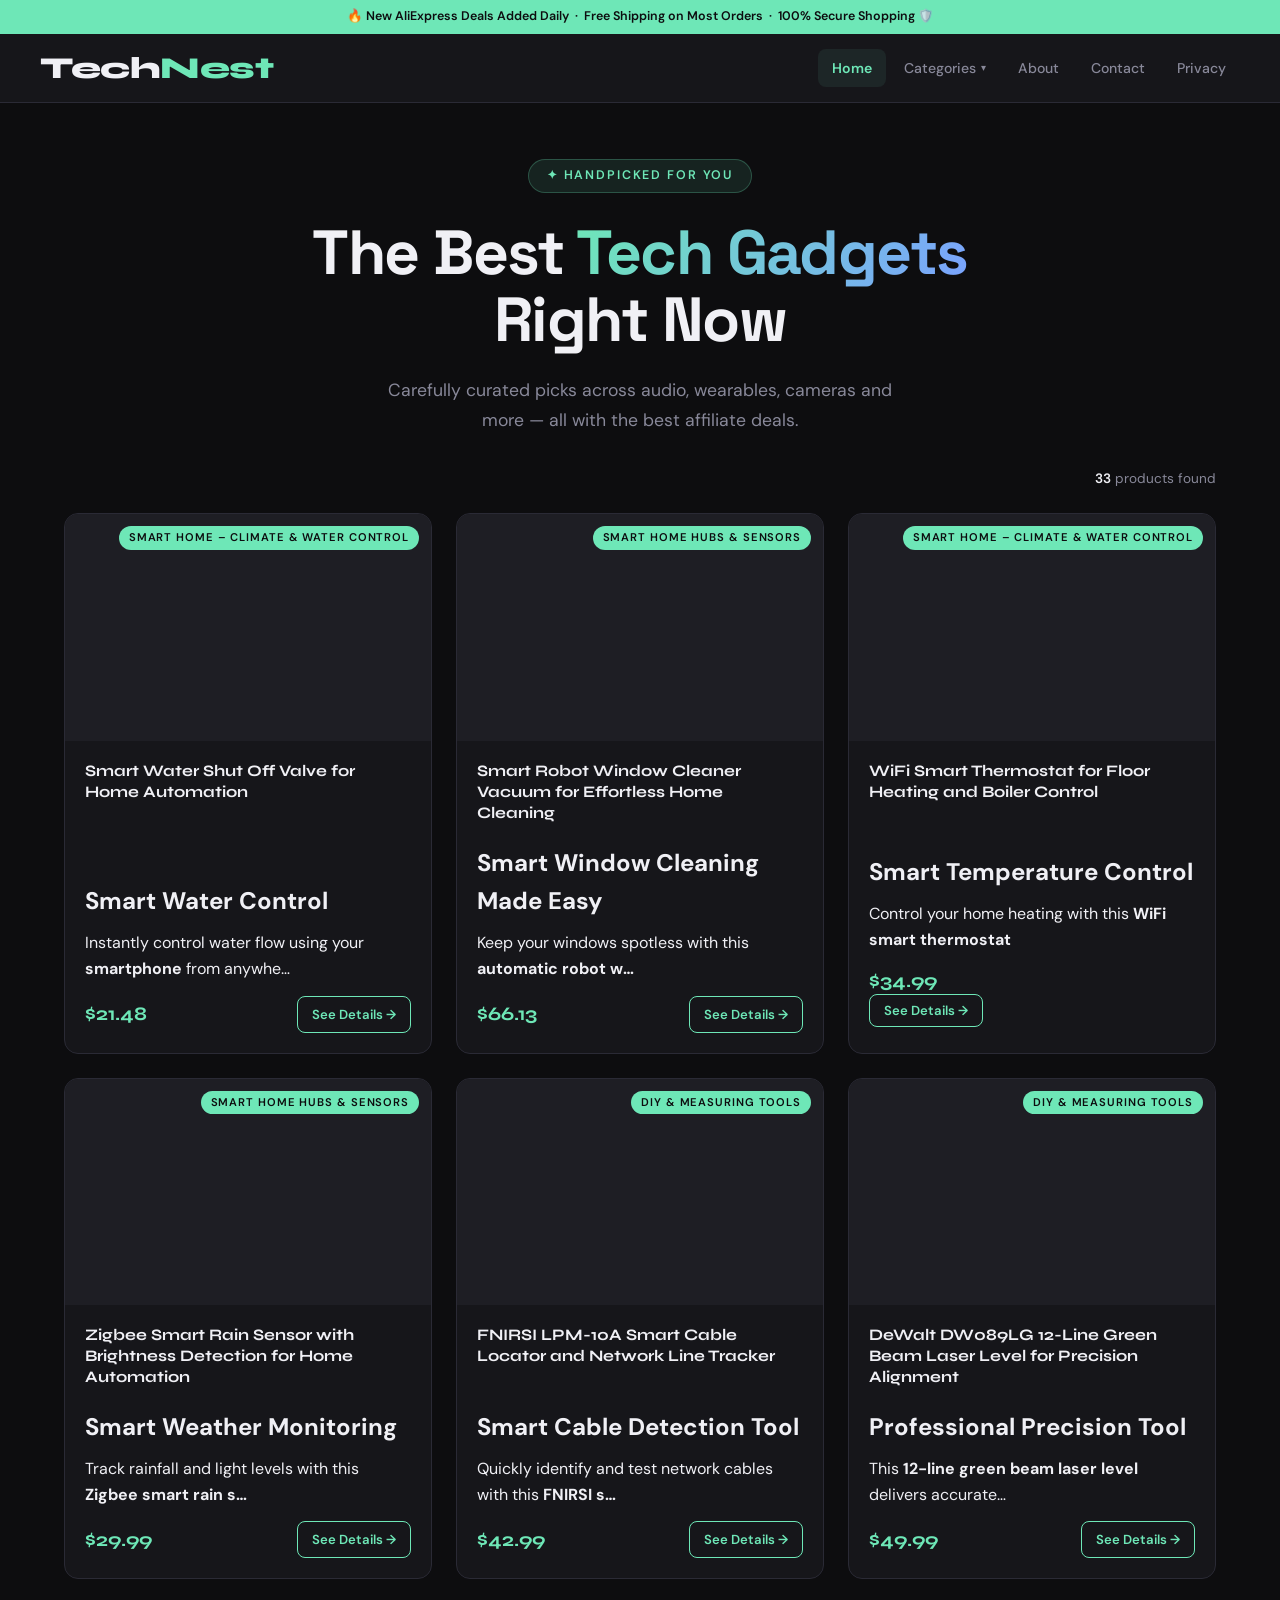
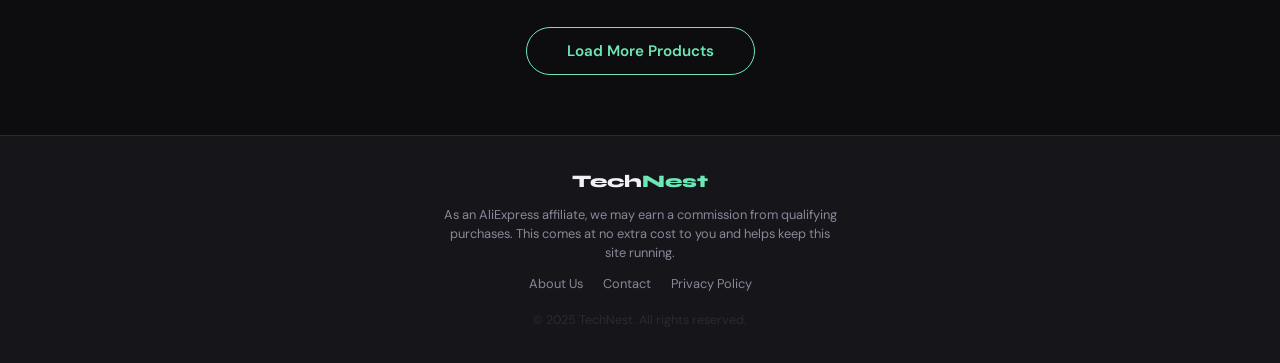
==== index.html @ 3d22f458 "Update index.html" ====
<!DOCTYPE html>
<!--
  index.html — The main page of TechNest
  This file defines the STRUCTURE of the website.
  The actual products are loaded dynamically from posts.json via script.js.
  You should NOT need to edit this file to add/remove products.
-->
<html lang="en">

<head>
  <!-- Google tag (gtag.js) -->
<script async src="https://www.googletagmanager.com/gtag/js?id=G-G4KRE9E445"></script>
<script>
  window.dataLayer = window.dataLayer || [];
  function gtag(){dataLayer.push(arguments);}
  gtag('js', new Date());

  gtag('config', 'G-G4KRE9E445');
</script>
  <!-- Tells the browser this is UTF-8 encoded (supports all characters) -->
  <meta charset="UTF-8">

  <!-- Makes the site look good on mobile phones -->
  <meta name="viewport" content="width=device-width, initial-scale=1.0">

  <!-- Tab title and SEO description -->
  <title>TechNest — Best Tech Gadgets & Smart Home Deals</title>
  <meta name="description" content="Discover handpicked tech gadgets at TechNest — smart home devices, wearables, power banks, projectors and more, curated from AliExpress at great prices.">
  <!-- Links to our CSS stylesheet -->
  <link rel="stylesheet" href="style.css">
  <!-- Favicon — shows the icon in browser tabs -->
  <link rel="icon" type="image/x-icon" href="favicon.ico">
  <link rel="icon" type="image/png" sizes="32x32" href="favicon-32x32.png">
  <link rel="apple-touch-icon" sizes="180x180" href="apple-touch-icon.png">
</head>

<body>

  <!-- ======================================================
       ANNOUNCEMENT BAR — Scrolling strip above the header
       Edit the text inside <span> to change the message
       ====================================================== -->
  <div class="announce-bar">
    <span>🔥 New AliExpress Deals Added Daily &nbsp;·&nbsp; Free Shipping on Most Orders &nbsp;·&nbsp; 100% Secure Shopping 🛡️</span>
  </div>

  <!-- ======================================================
       HEADER — Sticky top bar with site name
       ====================================================== -->
  <header>
    <div class="header-inner">
      <!-- Logo: clicking it reloads the page -->
      <a href="index.html" class="logo">Tech<span>Nest</span></a>
      <!-- Navigation links — right side of header -->
      <nav class="header-nav">
        <a href="index.html" class="nav-link active">Home</a>

        <!-- Categories dropdown — items are filled in automatically by
             script.js from the same category groups used for filtering.
             Selecting an item applies that filter and scrolls to the grid. -->
        <div class="nav-dropdown" id="categories-nav-dropdown">
          <button
            class="nav-link nav-dropdown-toggle"
            id="categories-nav-toggle"
            type="button"
            aria-haspopup="true"
            aria-expanded="false">
            Categories <span class="nav-dropdown-arrow">▾</span>
          </button>
          <div class="nav-dropdown-menu" id="categories-nav-menu" role="menu">
            <!-- Category links inserted here automatically by script.js -->
          </div>
        </div>

        <a href="about.html" class="nav-link">About</a>
        <a href="contact.html" class="nav-link">Contact</a>
        <a href="privacy.html" class="nav-link">Privacy</a>
      </nav>
    </div>
  </header>

  <!-- ======================================================
       HERO — Big intro section with headline
       ====================================================== -->
  <section class="hero">
    <!-- Small badge above the heading -->
    <div class="hero-label">✦ Handpicked for You</div>

    <!-- Main headline -->
    <h1>The Best <span class="highlight">Tech Gadgets</span><br>Right Now</h1>

    <!-- Subheading description -->
    <p>Carefully curated picks across audio, wearables, cameras and more — all with the best affiliate deals.</p>
  </section>

  <!-- ======================================================
       MAIN CONTENT — Filter controls + product grid
       ====================================================== -->
  <main>

   <!-- Controls row: product count (filtering is now handled by the
         Categories dropdown in the top navigation bar) -->
    <div class="controls">

      <!-- Product count text (e.g. "9 products found") -->
      <p class="product-count" id="product-count"></p>

    </div>
    <!-- Product Grid: cards are inserted here by script.js -->
    <div class="product-grid" id="product-grid">
      <!-- Products will appear here automatically -->
    </div>

    <!-- Load More Button -->
    <div class="load-more-wrapper">
      <button id="load-more-btn" class="hidden">Load More Products</button>
    </div>

  </main>

  <!-- ======================================================
       FOOTER — Bottom of the page
       ====================================================== -->
  <footer>
    <div class="footer-inner">
      <!-- Footer logo -->
      <div class="footer-logo">Tech<span>Nest</span></div>

      <!-- Affiliate disclaimer — important for legal compliance -->
      <p class="footer-text">
        As an AliExpress affiliate, we may earn a commission from qualifying purchases.
        This comes at no extra cost to you and helps keep this site running.
      </p>

      <!-- Footer navigation links -->
      <div class="footer-nav">
        <a href="about.html">About Us</a>
        <a href="contact.html">Contact</a>
        <a href="privacy.html">Privacy Policy</a>
      </div>

      <!-- Copyright notice -->
      <p class="footer-copy">© 2025 TechNest. All rights reserved.</p>
    </div>
  </footer>

  <!-- Links to our JavaScript file — placed at the END of body -->
  <!-- Placing it here ensures the HTML is loaded before the script runs -->
  <script src="script.js"></script>

</body>
</html>
---- style.css ----
/* ============================================================
   style.css — All the visual styling for TechNest
   Think of this file as the "look and feel" of your website.
   Each section is labeled so you know what it controls.
   ============================================================ */

/* --- GOOGLE FONTS ---
   We load two fonts from Google:
   "Syne" for headings (bold, techy feel)
   "DM Sans" for body text (clean and readable)
*/
@import url('https://fonts.googleapis.com/css2?family=Syne:wght@700;800&family=Space+Grotesk:wght@600;700&family=DM+Sans:wght@400;500;600&display=swap');

/* --- CSS VARIABLES (Your Color Palette & Settings) ---
   These are like "nicknames" for colors.
   Change a value here → it updates EVERYWHERE on the site.
*/
:root {
  --bg: #0d0d0f;           /* Main dark background */
  --surface: #16161a;      /* Card background */
  --surface-2: #1e1e24;    /* Slightly lighter surface */
  --border: #2a2a35;       /* Subtle borders */
  --accent: #6ee7b7;       /* Bright mint-green accent */
  --accent-dark: #34d399;  /* Slightly deeper green for hover */
  --text: #f0f0f5;         /* Main white-ish text */
  --text-muted: #888899;   /* Gray secondary text */
  --danger: #f87171;       /* Red — not used much, but available */
  --radius: 14px;          /* How rounded the card corners are */
  --shadow: 0 4px 24px rgba(0,0,0,0.4); /* Card shadow */
}

/* --- RESET & BASE ---
   Clears browser default spacing and sets box-sizing
   so padding is included inside width calculations.
*/
*, *::before, *::after {
  box-sizing: border-box;
  margin: 0;
  padding: 0;
}

/* Body = the whole page background and font */
body {
  background-color: var(--bg);
  color: var(--text);
  font-family: 'DM Sans', sans-serif;
  font-size: 16px;
  line-height: 1.6;
  min-height: 100vh;
}

/* ============================================================
   HEADER — The top bar with site name and tagline
   ============================================================ */
header {
  background: var(--surface);
  border-bottom: 1px solid var(--border);
  padding: 0 24px;
  position: sticky;      /* Stays at top while you scroll */
  top: 0;
  z-index: 100;          /* Sits on top of everything */
}

.header-inner {
  max-width: 1200px;
  margin: 0 auto;
  display: flex;
  align-items: center;
  justify-content: space-between;
  height: 68px;
}
/* The logo / site name */
.logo {
  font-family: 'Syne', sans-serif;
  font-size: 1.9rem;
  font-weight: 800;
  color: var(--text);
  letter-spacing: -0.5px;
  text-decoration: none;
}

/* The green dot inside the logo */
.logo span {
  color: var(--accent);
}

/* Tagline text next to logo */
.tagline {
  font-size: 0.8rem;
  color: var(--text-muted);
  letter-spacing: 0.05em;
  text-transform: uppercase;
}

/* ============================================================
   HERO — The big intro section below the header
   ============================================================ */
.hero {
  text-align: center;
  padding: 56px 24px 32px;
  max-width: 800px;
  margin: 0 auto;
}

.hero-label {
  display: inline-block;
  font-size: 0.78rem;
  font-weight: 600;
  letter-spacing: 0.15em;
  text-transform: uppercase;
  color: var(--accent);
  background: rgba(110, 231, 183, 0.1);
  border: 1px solid rgba(110, 231, 183, 0.25);
  border-radius: 100px;
  padding: 6px 18px;
  margin-bottom: 26px;
}

.hero h1 {
  font-family: 'Space Grotesk', sans-serif;
  font-size: clamp(2.4rem, 6vw, 3.9rem); /* Matches the reference screenshot's exact scale */
  font-weight: 700;
  line-height: 1.08;
  letter-spacing: -0.025em;
  color: var(--text);
  margin-bottom: 22px;
}

/* The highlighted words — teal-to-blue gradient, matching the reference screenshot */
.hero h1 .highlight {
  background: linear-gradient(120deg, var(--accent), #7aa2ff);
  -webkit-background-clip: text;
  background-clip: text;
  -webkit-text-fill-color: transparent;
  color: var(--accent); /* fallback color for older browsers that can't do gradient text */
}

.hero p {
  font-size: 1.1rem;
  color: var(--text-muted);
  max-width: 540px;
  margin: 0 auto;
  line-height: 1.7;
}
/* ============================================================
   MAIN CONTENT WRAPPER — Centers everything on large screens
   ============================================================ */
main {
  max-width: 1200px;
  margin: 0 auto;
  padding: 0 24px 60px;
}

/* ============================================================
   CONTROLS BAR — Filter buttons + product count
   ============================================================ */
.controls {
  display: flex;
  align-items: center;
  justify-content: flex-end;  /* Right-aligns the product count now that filter buttons are gone */
  flex-wrap: wrap;
  gap: 16px;
  margin-bottom: 24px;
}

/* Shows "X products found" text */
.product-count {
  font-size: 0.85rem;
  color: var(--text-muted);
}

.product-count span {
  color: var(--text);
  font-weight: 600;
}

/* ============================================================
   PRODUCT GRID — The responsive card layout
   ============================================================ */
.product-grid {
  display: grid;
  /* Auto-fills columns that are at least 280px wide */
  grid-template-columns: repeat(auto-fill, minmax(280px, 1fr));
  gap: 24px;
  margin-bottom: 48px;
}

/* ============================================================
   PRODUCT CARD — Each individual product box
   ============================================================ */
.card {
  background: var(--surface);
  border: 1px solid var(--border);
  border-radius: var(--radius);
  overflow: hidden;           /* Keeps image inside rounded corners */
  display: flex;
  flex-direction: column;     /* Stacks image, text, button vertically */
  transition: transform 0.25s, border-color 0.25s, box-shadow 0.25s;
  animation: fadeUp 0.4s ease both; /* Appears with a slide-up animation */
}

/* Card hover effect — slight lift + glow */
.card:hover {
  transform: translateY(-5px);
  border-color: var(--accent);
  box-shadow: 0 8px 32px rgba(110, 231, 183, 0.12);
}

/* Slide-up animation for cards when they load */
@keyframes fadeUp {
  from { opacity: 0; transform: translateY(20px); }
  to   { opacity: 1; transform: translateY(0); }
}

/* Image wrapper — keeps a consistent aspect ratio */
.card-image {
  position: relative;
  width: 100%;
  padding-bottom: 62%;       /* This creates a 16:10-ish ratio */
  overflow: hidden;
  background: var(--surface-2);
}

/* The actual <img> element */
.card-image img {
  position: absolute;
  inset: 0;
  width: 100%;
  height: 100%;
  object-fit: cover;         /* Crops image to fill the box perfectly */
  transition: transform 0.4s;
}

/* Zoom image slightly on card hover */
.card:hover .card-image img {
  transform: scale(1.05);
}

/* Category badge on the image (top-right corner) */
.card-category {
  position: absolute;
  top: 12px;
  right: 12px;
  font-size: 0.7rem;
  font-weight: 600;
  letter-spacing: 0.08em;
  text-transform: uppercase;
  color: #0d0d0f;
  background: var(--accent);
  border-radius: 100px;
  padding: 3px 10px;
}

/* The text content area of the card */
.card-body {
  padding: 20px;
  display: flex;
  flex-direction: column;
  flex: 1;                   /* Takes remaining vertical space */
  gap: 10px;
}

/* Product title */
.card-title {
  font-family: 'Syne', sans-serif;
  font-size: 1rem;
  font-weight: 700;
  color: var(--text);
  line-height: 1.3;
}

/* Product description */
.card-desc {
  font-size: 0.875rem;
  color: var(--text-muted);
  line-height: 1.55;
  flex: 1;                   /* Pushes price + button to the bottom */
}

/* Price + button row */
.card-footer {
  display: flex;
  align-items: center;
  justify-content: space-between;
  gap: 12px;
  margin-top: 4px;
}

/* Price text */
.card-price {
  font-family: 'Syne', sans-serif;
  font-size: 1.2rem;
  font-weight: 700;
  color: var(--accent);
}

/* "Buy Now" button */
.buy-btn {
  font-family: 'DM Sans', sans-serif;
  font-size: 0.85rem;
  font-weight: 600;
  color: #0d0d0f;
  background: var(--accent);
  border: none;
  border-radius: 8px;
  padding: 9px 18px;
  cursor: pointer;
  text-decoration: none;     /* Removes underline (it's a link) */
  transition: background 0.2s, transform 0.15s;
  white-space: nowrap;
}

/* Hover effect on Buy Now */
.buy-btn:hover {
  background: var(--accent-dark);
  transform: scale(1.04);
}

/* ============================================================
   EMPTY STATE — Shown when no products match the filter
   ============================================================ */
.empty-state {
  text-align: center;
  padding: 80px 24px;
  color: var(--text-muted);
  grid-column: 1 / -1;      /* Spans full width of grid */
}

.empty-state .emoji {
  font-size: 3rem;
  margin-bottom: 16px;
}

.empty-state p {
  font-size: 1rem;
}

/* ============================================================
   LOADING STATE — Shown while fetching posts.json
   ============================================================ */
.loading {
  text-align: center;
  padding: 80px 24px;
  color: var(--text-muted);
  font-size: 1rem;
  grid-column: 1 / -1;
}

/* Spinning circle animation */
.spinner {
  width: 36px;
  height: 36px;
  border: 3px solid var(--border);
  border-top-color: var(--accent);
  border-radius: 50%;
  animation: spin 0.7s linear infinite;
  margin: 0 auto 16px;
}

@keyframes spin {
  to { transform: rotate(360deg); }
}

/* ============================================================
   LOAD MORE BUTTON — Below the product grid
   ============================================================ */
.load-more-wrapper {
  text-align: center;
}

#load-more-btn {
  font-family: 'DM Sans', sans-serif;
  font-size: 0.95rem;
  font-weight: 600;
  color: var(--accent);
  background: transparent;
  border: 1.5px solid var(--accent);
  border-radius: 100px;
  padding: 13px 40px;
  cursor: pointer;
  transition: all 0.2s;
}

#load-more-btn:hover {
  background: var(--accent);
  color: #0d0d0f;
}

/* Hides the button when all products are shown */
#load-more-btn.hidden {
  display: none;
}

/* ============================================================
   FOOTER — Bottom of the page
   ============================================================ */
footer {
  background: var(--surface);
  border-top: 1px solid var(--border);
  padding: 32px 24px;
  text-align: center;
}

.footer-inner {
  max-width: 1200px;
  margin: 0 auto;
  display: flex;
  flex-direction: column;
  gap: 8px;
  align-items: center;
}

.footer-logo {
  font-family: 'Syne', sans-serif;
  font-size: 1.1rem;
  font-weight: 800;
  color: var(--text);
}

.footer-logo span { color: var(--accent); }

.footer-text {
  font-size: 0.8rem;
  color: var(--text-muted);
  max-width: 400px;
  line-height: 1.5;
}

.footer-copy {
  font-size: 0.78rem;
  color: var(--border);
  margin-top: 8px;
}

/* ============================================================
   MOBILE RESPONSIVE — Adjustments for small screens
   ============================================================ */
@media (max-width: 600px) {
  /* Tighter padding on mobile */
  .hero {padding:36px 20px 20px; }
  main  { padding: 0 16px 48px; }

  /* Stack logo and tagline vertically */
  .header-inner { flex-direction: column; height: auto; padding: 14px 0; gap: 2px; }

  /* Slightly smaller cards */
  .card-title { font-size: 0.95rem; }
  .card-price { font-size: 1.1rem; }
}

/* ============================================================
   NEW ADDITIONS — Appended below existing styles
   These add support for: announcement bar, nav links,
   discount badge, label badge, original price, footer nav
   ============================================================ */

/* --- ANNOUNCEMENT BAR ---
   Scrolling text strip above the header
*/
.announce-bar {
  background: var(--accent);
  color: #0d0d0f;
  text-align: center;
  font-size: 0.78rem;
  font-weight: 600;
  padding: 7px 16px;
  overflow: hidden;
  white-space: nowrap;
}

.announce-bar span {
  display: inline-block;
  animation: ticker 28s linear infinite;
}

@keyframes ticker {
  0%   { transform: translateX(60vw); }
  100% { transform: translateX(-100%); }
}

/* --- HEADER NAVIGATION LINKS ---
   Replaces the old static tagline
*/
.header-nav {
  display: flex;
  align-items: center;
  gap: 4px;
}

.nav-link {
  font-family: 'DM Sans', sans-serif;
  font-size: 0.88rem;
  font-weight: 500;
  color: var(--text-muted);
  text-decoration: none;
  padding: 8px 14px;
  border-radius: 8px;
  transition: color 0.2s, background 0.2s;
}

/* Hover — brightens the text and shows a soft neutral background */
.nav-link:hover {
  color: var(--text);
  background: var(--surface-2);
}

/* The active page ("Home") gets a filled mint-green pill,
   matching the reference screenshot */
.nav-link.active {
  color: var(--accent);
  background: rgba(110, 231, 183, 0.08);
  font-weight: 600;
}

/* --- DISCOUNT BADGE on card image (bottom-left) ---
   Shows "-58%" style red badge
*/
.discount-badge {
  position: absolute;
  bottom: 10px;
  left: 10px;
  font-size: 0.72rem;
  font-weight: 700;
  color: #fff;
  background: #ef4444;
  border-radius: 6px;
  padding: 3px 8px;
  letter-spacing: 0.03em;
}

/* --- LABEL BADGE on card image (top-left) ---
   Shows "Best Seller", "Hot Deal" etc.
*/
.label-badge {
  position: absolute;
  top: 10px;
  left: 10px;
  font-size: 0.68rem;
  font-weight: 700;
  letter-spacing: 0.06em;
  text-transform: uppercase;
  color: #0d0d0f;
  background: #fbbf24;
  border-radius: 6px;
  padding: 3px 8px;
}

/* --- PRICE GROUP — holds sale price + original price together */
.price-group {
  display: flex;
  flex-direction: column;
  gap: 2px;
}

/* --- ORIGINAL PRICE — crossed out ---
   The old higher price shown below the sale price
*/
.original-price {
  font-size: 0.78rem;
  color: var(--text-muted);
  text-decoration: line-through;
  line-height: 1;
}

/* --- FOOTER NAVIGATION LINKS ---
   Small links row at the bottom of the footer
*/
.footer-nav {
  display: flex;
  gap: 20px;
  margin-top: 4px;
}

.footer-nav a {
  font-size: 0.8rem;
  color: var(--text-muted);
  text-decoration: none;
  transition: color 0.2s;
}

.footer-nav a:hover {
  color: var(--accent);
}

/* --- ABOUT / CONTACT / PRIVACY PAGE STYLES ---
   Used by about.html, contact.html, privacy.html
*/
.page-wrap {
  max-width: 780px;
  margin: 60px auto;
  padding: 0 24px 80px;
}

.page-title {
  font-family: 'Syne', sans-serif;
  font-size: clamp(1.8rem, 4vw, 2.8rem);
  font-weight: 800;
  color: var(--text);
  margin-bottom: 8px;
}

.page-subtitle {
  font-size: 1rem;
  color: var(--text-muted);
  padding-bottom: 28px;
  border-bottom: 1px solid var(--border);
  margin-bottom: 36px;
}

.page-section {
  margin-bottom: 36px;
}

.page-section h2 {
  font-family: 'Syne', sans-serif;
  font-size: 1.2rem;
  font-weight: 700;
  color: var(--text);
  margin-bottom: 10px;
}

.page-section p {
  font-size: 0.95rem;
  color: var(--text-muted);
  line-height: 1.8;
  margin-bottom: 10px;
}

.page-section a {
  color: var(--accent);
  text-decoration: none;
}

/* Contact form styles */
.contact-form {
  display: flex;
  flex-direction: column;
  gap: 16px;
}

.form-group {
  display: flex;
  flex-direction: column;
  gap: 6px;
}

.form-group label {
  font-size: 0.85rem;
  font-weight: 600;
  color: var(--text);
}

.form-group input,
.form-group textarea {
  font-family: 'DM Sans', sans-serif;
  font-size: 0.95rem;
  color: var(--text);
  background: var(--surface);
  border: 1px solid var(--border);
  border-radius: 8px;
  padding: 11px 14px;
  outline: none;
  transition: border-color 0.2s;
  resize: vertical;
}

.form-group input:focus,
.form-group textarea:focus {
  border-color: var(--accent);
}

.form-submit {
  font-family: 'DM Sans', sans-serif;
  font-size: 0.95rem;
  font-weight: 600;
  color: #0d0d0f;
  background: var(--accent);
  border: none;
  border-radius: 8px;
  padding: 12px 28px;
  cursor: pointer;
  transition: background 0.2s;
  align-self: flex-start;
}

.form-submit:hover {
  background: var(--accent-dark);
}

/* Mobile tweaks for new elements */
@media (max-width: 600px) {
  .header-nav { gap: 2px; }
  .nav-link   { font-size: 0.78rem; padding: 6px 8px; }
  .footer-nav { flex-wrap: wrap; justify-content: center; gap: 12px; }
  .announce-bar { font-size: 0.72rem; }
}

/* ============================================================
   NEW ADDITIONS — Product Details Page + Card Updates
   Appended below all existing styles. Nothing above changed.
   ============================================================ */

/* --- CARD TITLE AS A LINK ---
   Makes the title clickable without looking like a typical link
*/
.card-title-link {
  text-decoration: none;
  color: inherit;
  display: block;
}

.card-title-link:hover .card-title {
  color: var(--accent); /* Title turns green on hover */
}

/* Cursor pointer on card image link */
.card-image a {
  display: block;
  cursor: pointer;
}

/* --- "SEE DETAILS" BUTTON ON CARD ---
   Replaces the old Buy Now button on product cards.
   Styled as an outlined button so it feels secondary.
*/
.read-more-btn {
  font-family: 'DM Sans', sans-serif;
  font-size: 0.82rem;
  font-weight: 600;
  color: var(--accent);
  background: transparent;
  border: 1.5px solid var(--accent);
  border-radius: 8px;
  padding: 7px 14px;
  text-decoration: none;
  white-space: nowrap;
  transition: all 0.2s;
}

.read-more-btn:hover {
  background: var(--accent);
  color: #0d0d0f;
}

/* ============================================================
   PRODUCT DETAILS PAGE — product.html
   These styles only apply on the product details page.
   ============================================================ */

/* Outer wrapper — same max-width as rest of site */
.product-detail-wrap {
  max-width: 1000px;
  margin: 48px auto;
  padding: 0 24px 80px;
}

/* Back link at top */
.back-link {
  display: inline-flex;
  align-items: center;
  gap: 6px;
  font-size: 0.88rem;
  font-weight: 500;
  color: var(--text-muted);
  text-decoration: none;
  margin-bottom: 32px;
  transition: color 0.2s;
}

.back-link:hover { color: var(--accent); }

/* Two-column layout: image on left, info on right */
.product-detail-grid {
  display: grid;
  grid-template-columns: 1fr 1fr;
  gap: 48px;
  align-items: start;
}

/* Left column — product image */
.product-detail-image {
  border-radius: 16px;
  overflow: hidden;
  border: 1px solid var(--border);
  background: var(--surface-2);
  position: sticky;
  top: 90px; /* Sticks below the header while scrolling */
}

.product-detail-image img {
  width: 100%;
  height: auto;
  display: block;
  object-fit: cover;
}

/* Right column — all text and buttons */
.product-detail-info {
  display: flex;
  flex-direction: column;
  gap: 20px;
}

/* Category + badge row at top */
.detail-meta {
  display: flex;
  align-items: center;
  gap: 10px;
  flex-wrap: wrap;
}

.detail-category {
  font-size: 0.72rem;
  font-weight: 700;
  letter-spacing: 0.1em;
  text-transform: uppercase;
  color: var(--accent);
  background: rgba(110, 231, 183, 0.1);
  border: 1px solid rgba(110, 231, 183, 0.2);
  border-radius: 100px;
  padding: 4px 12px;
}

.detail-badge {
  font-size: 0.72rem;
  font-weight: 700;
  letter-spacing: 0.06em;
  text-transform: uppercase;
  color: #0d0d0f;
  background: #fbbf24;
  border-radius: 100px;
  padding: 4px 12px;
}

/* Product title on details page — the primary visual focus of the page */
.detail-title {
  font-family: 'Space Grotesk', sans-serif;
  font-size: clamp(1.7rem, 3.2vw, 2.5rem);
  font-weight: 700;
  color: var(--text);
  line-height: 1.18;
  letter-spacing: -0.02em;
  max-width: 620px;
  text-wrap: balance;
}
/* Description wrapper */
.description-wrap {
  border-top: 1px solid var(--border);
  padding-top: 20px;
}

/* Collapsed state — shows ~3 lines, fades out bottom */
.detail-description {
  position: relative;
  max-height: 82px;
  overflow: hidden;
  transition: max-height 0.4s ease;
}

/* Fade effect at bottom when collapsed */
.detail-description::after {
  content: '';
  position: absolute;
  bottom: 0; left: 0; right: 0;
  height: 40px;
  background: linear-gradient(to bottom, transparent, var(--bg));
  pointer-events: none;
}

/* Expanded — show everything, remove fade */
.detail-description.expanded {
  max-height: 9999px;
}

.detail-description.expanded::after {
  display: none;
}

/* Inner content styles */
.desc-inner {
  font-size: 0.98rem;
  color: #b6b6c3;          /* Lighter, easier-to-read gray than the site's default muted-gray text */
  line-height: 1.8;
  letter-spacing: 0.1px;
}

/* Paragraph spacing — the browser default gives none, so long
   descriptions ran together with no visual breathing room */
.desc-inner p {
  margin: 0 0 14px;
}

.desc-inner p:last-child {
  margin-bottom: 0;
}

/* Section headings like "Overview", "Features", "Specifications" —
   now clearly separated from body text with their own weight,
   spacing, and a subtle underline to mark each new section */
.desc-inner h1, .desc-inner h2, .desc-inner h3 {
  color: var(--text);
  font-family: 'Space Grotesk', sans-serif;
  font-size: 1.08rem;
  font-weight: 700;
  letter-spacing: 0.01em;
  margin: 28px 0 12px;
  padding-bottom: 8px;
  border-bottom: 1px solid var(--border);
}

.desc-inner h1:first-child,
.desc-inner h2:first-child,
.desc-inner h3:first-child {
  margin-top: 0;
}

/* Bulleted lists — the browser default bullets looked plain,
   so we replace them with small accent-colored dots and add
   comfortable spacing between each item */
.desc-inner ul {
  list-style: none;
  margin: 12px 0 18px;
  padding: 0;
  display: flex;
  flex-direction: column;
  gap: 10px;
}

.desc-inner ul li {
  position: relative;
  padding-left: 20px;
  line-height: 1.7;
}

.desc-inner ul li::before {
  content: '';
  position: absolute;
  left: 0;
  top: 0.65em;
  width: 6px;
  height: 6px;
  border-radius: 50%;
  background: var(--accent);
}

.desc-inner ol {
  margin: 12px 0 18px;
  padding-left: 20px;
  display: flex;
  flex-direction: column;
  gap: 10px;
}

.desc-inner ol li {
  line-height: 1.7;
}

.desc-inner strong, .desc-inner b {
  color: var(--text);
  font-weight: 600;
}
.desc-inner table {
  width: 100%;
  border-collapse: collapse;
  font-size: 0.85rem;
  margin-top: 12px;
}

.desc-inner td, .desc-inner th {
  border: 1px solid var(--border);
  padding: 8px 10px;
  text-align: left;
}

.desc-inner th {
  background: var(--surface-2);
  color: var(--text);
  font-weight: 600;
}

/* Price row on details page */
.detail-pricing {
  display: flex;
  align-items: baseline;
  gap: 16px;
  margin-top: 2px;
}

.detail-price {
  font-family: 'Space Grotesk', sans-serif;
  font-size: 1.9rem;
  font-weight: 600;
  letter-spacing: -0.01em;
  color: var(--accent);
}

.detail-original-price {
  font-size: 1rem;
  font-weight: 500;
  color: var(--text-muted);
  text-decoration: line-through;
  opacity: 0.75;
}
.detail-discount {
  font-size: 0.85rem;
  font-weight: 700;
  color: #fff;
  background: #ef4444;
  border-radius: 6px;
  padding: 3px 10px;
}

/* The main Buy Now button on the details page */
.detail-buy-btn {
  display: block;
  text-align: center;
  font-family: 'DM Sans', sans-serif;
  font-size: 1.05rem;
  font-weight: 700;
  color: #0d0d0f;
  background: var(--accent);
  border-radius: 12px;
  padding: 16px 24px;
  text-decoration: none;
  transition: background 0.2s, transform 0.15s;
  box-shadow: 0 4px 20px rgba(110, 231, 183, 0.25);
}

.detail-buy-btn:hover {
  background: var(--accent-dark);
  transform: translateY(-2px);
}

/* Small notice below the Buy Now button */
.detail-notice {
  font-size: 0.78rem;
  color: var(--text-muted);
  text-align: center;
  margin-top: -8px;
}

/* Error/loading states on product page */
.detail-error {
  text-align: center;
  padding: 80px 24px;
  color: var(--text-muted);
}

.detail-error h2 {
  font-family: 'Syne', sans-serif;
  font-size: 1.4rem;
  color: var(--text);
  margin: 16px 0 10px;
}

/* Mobile: stack image above info on small screens */
@media (max-width: 680px) {
  .product-detail-grid {
    grid-template-columns: 1fr;
    gap: 28px;
  }
  .product-detail-image {
    position: static; /* Remove sticky on mobile */
  }
 .detail-price { font-size: 1.5rem; }
}
/* Read More toggle button */

.read-more-toggle {
  display: block;
  width: 100%;
  font-family: 'DM Sans', sans-serif;
  font-size: 0.88rem;
  font-weight: 600;
  color: var(--accent);
  background: transparent;
  border: 1.5px solid var(--accent);
  border-radius: 8px;
  padding: 8px 18px;
  margin-top: 12px;
  cursor: pointer;
  transition: all 0.2s;
}

.read-more-toggle:hover {
  background: var(--accent);
  color: #0d0d0f;
}
/* ============================================================
   CATEGORIES NAV DROPDOWN
   This is the new "Categories" menu in the top navigation bar.
   It's hidden by default, and script.js adds the "open" class
   to show it when the button is clicked.
   ============================================================ */
.nav-dropdown {
  position: relative;
}

.nav-dropdown-toggle {
  display: inline-flex;
  align-items: center;
  gap: 5px;
  background: none;
  border: none;
  cursor: pointer;
}

.nav-dropdown-arrow {
  font-size: 0.65rem;
  color: var(--text-muted);
  transition: transform 0.2s;
}

/* Flip the little arrow upside down when the menu is open */
.nav-dropdown.open .nav-dropdown-arrow {
  transform: rotate(180deg);
  color: var(--accent);
}

/* The menu box itself — invisible until "open" class is added */
.nav-dropdown-menu {
  position: absolute;
  top: calc(100% + 10px);
  left: 0;
  min-width: 220px;
  background: var(--surface);
  border: 1px solid var(--border);
  border-radius: var(--radius);
  box-shadow: var(--shadow);
  padding: 8px;
  display: flex;
  flex-direction: column;
  gap: 2px;
  opacity: 0;
  visibility: hidden;
  transform: translateY(-8px);
  transition: opacity 0.2s, transform 0.2s, visibility 0.2s;
  z-index: 200;
  max-height: 75vh;       /* Stops the menu from growing past 75% of the screen height */
  overflow-y: auto;       /* Adds a scrollbar inside the menu once content is taller than max-height */
  -webkit-overflow-scrolling: touch; /* Smooth, natural scrolling feel on trackpads/touch trackpads */
}

/* When script.js adds the "open" class, the menu fades and slides into view */
.nav-dropdown.open .nav-dropdown-menu {
  opacity: 1;
  visibility: visible;
  transform: translateY(0);
}

/* Each category name inside the dropdown */
.nav-dropdown-item {
  display: block;
  width: 100%;
  text-align: left;
  font-family: 'DM Sans', sans-serif;
  font-size: 0.85rem;
  font-weight: 500;
  color: var(--text-muted);
  background: none;
  border: none;
  border-radius: 8px;
  padding: 9px 12px;
  cursor: pointer;
  white-space: normal;      /* Lets long names like "Portable Chargers & Power Banks" wrap onto 2 lines */
  word-break: break-word;   /* Extra safety net for any unusually long word */
  transition: background 0.2s, color 0.2s;
}

.nav-dropdown-item:hover {
  background: var(--surface-2);
  color: var(--text);
}

/* The currently-selected category */
.nav-dropdown-item.active {
  color: var(--accent);
  background: rgba(110, 231, 183, 0.1);
  font-weight: 600;
}

/* On phones, keep the menu from running off the right edge of the screen */
@media (max-width: 600px) {
  /* This is the key fix: on mobile, we remove .nav-dropdown as the
     "anchor point" for the menu. Without this, the menu positions
     itself against the small "Categories" button. By turning this
     off, the menu instead anchors to the header itself (which spans
     the full screen width), so it can never run off the left edge. */
  .nav-dropdown {
    position: static;
  }

  .nav-dropdown-menu {
    left: 16px;                        /* 16px gap from the left edge of the screen */
    right: 16px;                       /* 16px gap from the right edge of the screen */
    max-height: 65vh;                  /* Limits height to 65% of the screen so it always fits vertically */
    overflow-y: auto;                  /* Adds a scrollbar inside the menu if the list is taller than max-height */
    -webkit-overflow-scrolling: touch; /* Makes scrolling smooth and finger-friendly on iPhones */
  }
}
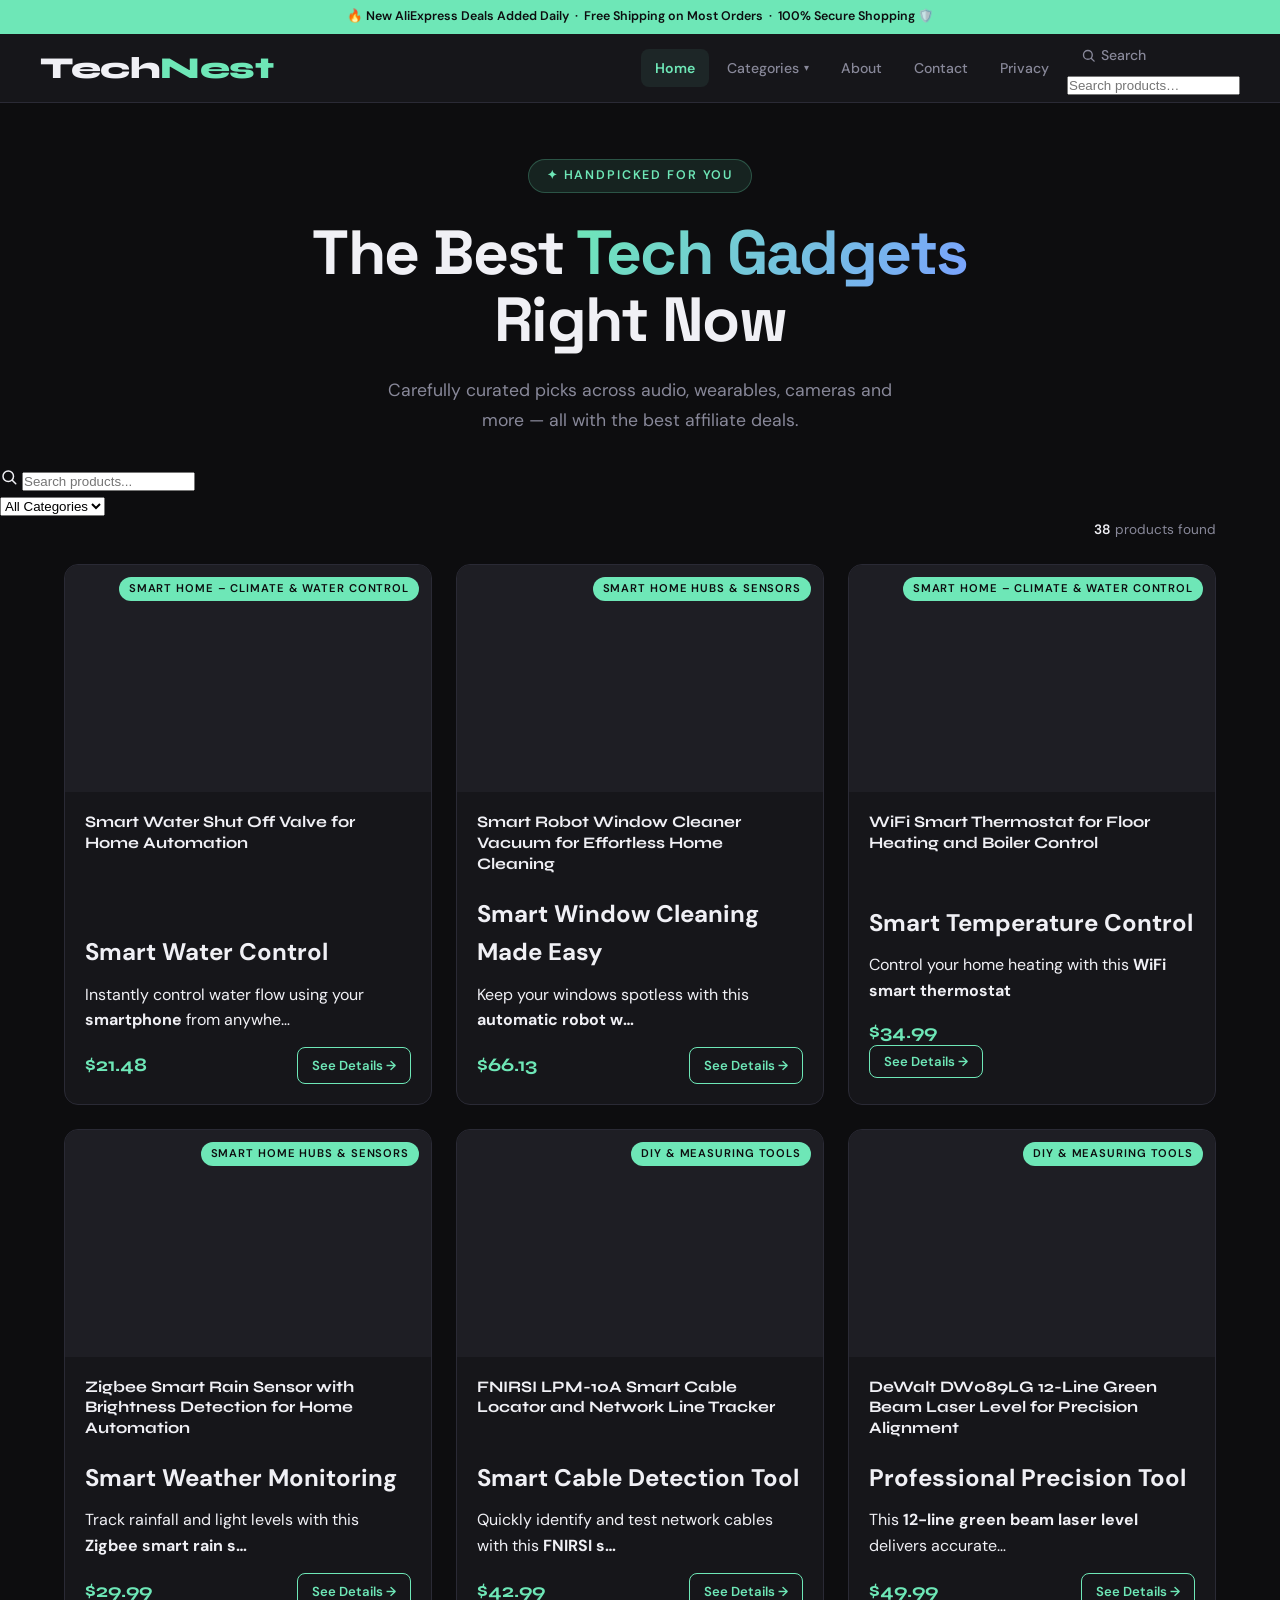
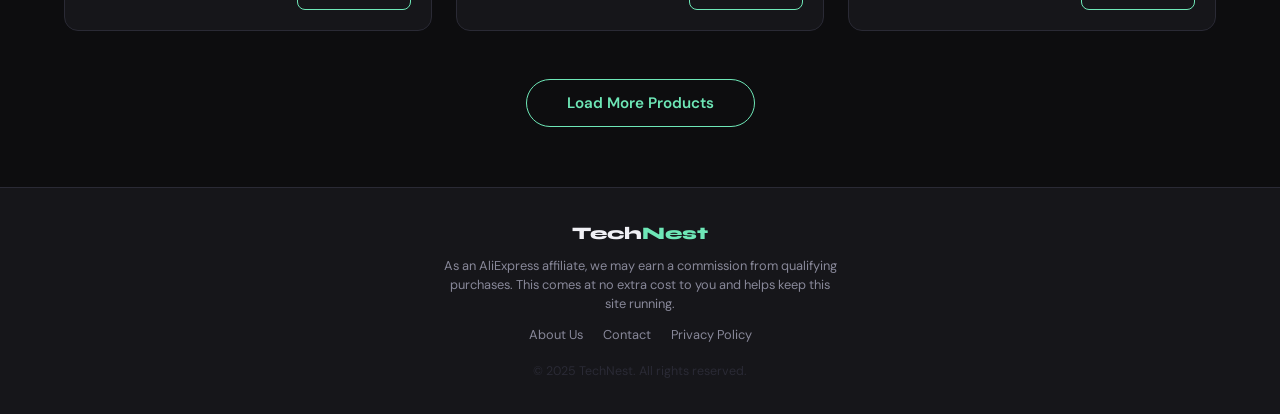
==== commit 265f4c4c: "Update index.html" ====
--- a/index.html
+++ b/index.html
@@ -16,6 +16,13 @@
   gtag('js', new Date());
 
   gtag('config', 'G-G4KRE9E445');
+</script>
+  <script type="text/javascript">
+    (function(c,l,a,r,i,t,y){
+        c[a]=c[a]||function(){(c[a].q=c[a].q||[]).push(arguments)};
+        t=l.createElement(r);t.async=1;t.src="https://www.clarity.ms/tag/"+i;
+        y=l.getElementsByTagName(r)[0];y.parentNode.insertBefore(t,y);
+    })(window, document, "clarity", "script", "xam6rvcy63");
 </script>
   <!-- Tells the browser this is UTF-8 encoded (supports all characters) -->
   <meta charset="UTF-8">
@@ -75,6 +82,35 @@
         <a href="about.html" class="nav-link">About</a>
         <a href="contact.html" class="nav-link">Contact</a>
         <a href="privacy.html" class="nav-link">Privacy</a>
+
+        <!-- Search — same open/close pattern as the Categories dropdown
+             above (button + absolutely-positioned panel), so it matches
+             the existing look and feel. Typing filters products live on
+             the Home page; on other pages, pressing Enter opens the Home
+             page with that search already applied. Wiring lives in
+             script.js (setupSearchDropdown / handleSearch). -->
+        <div class="nav-dropdown nav-search" id="search-nav-dropdown">
+          <button
+            class="nav-link nav-dropdown-toggle"
+            id="search-nav-toggle"
+            type="button"
+            aria-haspopup="true"
+            aria-expanded="false"
+            aria-label="Search products">
+            <svg class="nav-search-icon" width="15" height="15" viewBox="0 0 24 24" fill="none" stroke="currentColor" stroke-width="2.2" stroke-linecap="round" stroke-linejoin="round" aria-hidden="true"><circle cx="11" cy="11" r="7"></circle><line x1="21" y1="21" x2="16.65" y2="16.65"></line></svg>
+            <span class="nav-search-label">Search</span>
+          </button>
+          <div class="nav-search-panel" id="search-nav-panel">
+            <input
+              type="search"
+              id="nav-search-input"
+              class="nav-search-input"
+              placeholder="Search products…"
+              aria-label="Search products"
+              autocomplete="off"
+              enterkeyhint="search">
+          </div>
+        </div>
       </nav>
     </div>
   </header>
@@ -91,6 +127,34 @@
 
     <!-- Subheading description -->
     <p>Carefully curated picks across audio, wearables, cameras and more — all with the best affiliate deals.</p>
+  </section>
+
+  <!-- ======================================================
+       HERO SEARCH — Large search box + Categories dropdown in
+       one bar, directly below the hero heading/description.
+       Filters the product grid below live — wiring lives in
+       script.js (setupHeroSearch / handleSearch / applyFilter).
+       ====================================================== -->
+  <section class="hero-search">
+    <div class="hero-search-bar">
+      <div class="hero-search-box">
+        <svg class="hero-search-icon" width="18" height="18" viewBox="0 0 24 24" fill="none" stroke="currentColor" stroke-width="2" stroke-linecap="round" stroke-linejoin="round" aria-hidden="true"><circle cx="11" cy="11" r="7"></circle><line x1="21" y1="21" x2="16.65" y2="16.65"></line></svg>
+        <input
+          type="search"
+          id="hero-search-input"
+          class="hero-search-input"
+          placeholder="Search products..."
+          aria-label="Search products"
+          autocomplete="off">
+      </div>
+      <div class="hero-search-divider" aria-hidden="true"></div>
+      <div class="hero-category-box">
+        <select id="hero-category-select" class="hero-category-select" aria-label="Filter by category">
+          <option value="All">All Categories</option>
+          <!-- Category options inserted here automatically by script.js -->
+        </select>
+      </div>
+    </div>
   </section>
 
   <!-- ======================================================
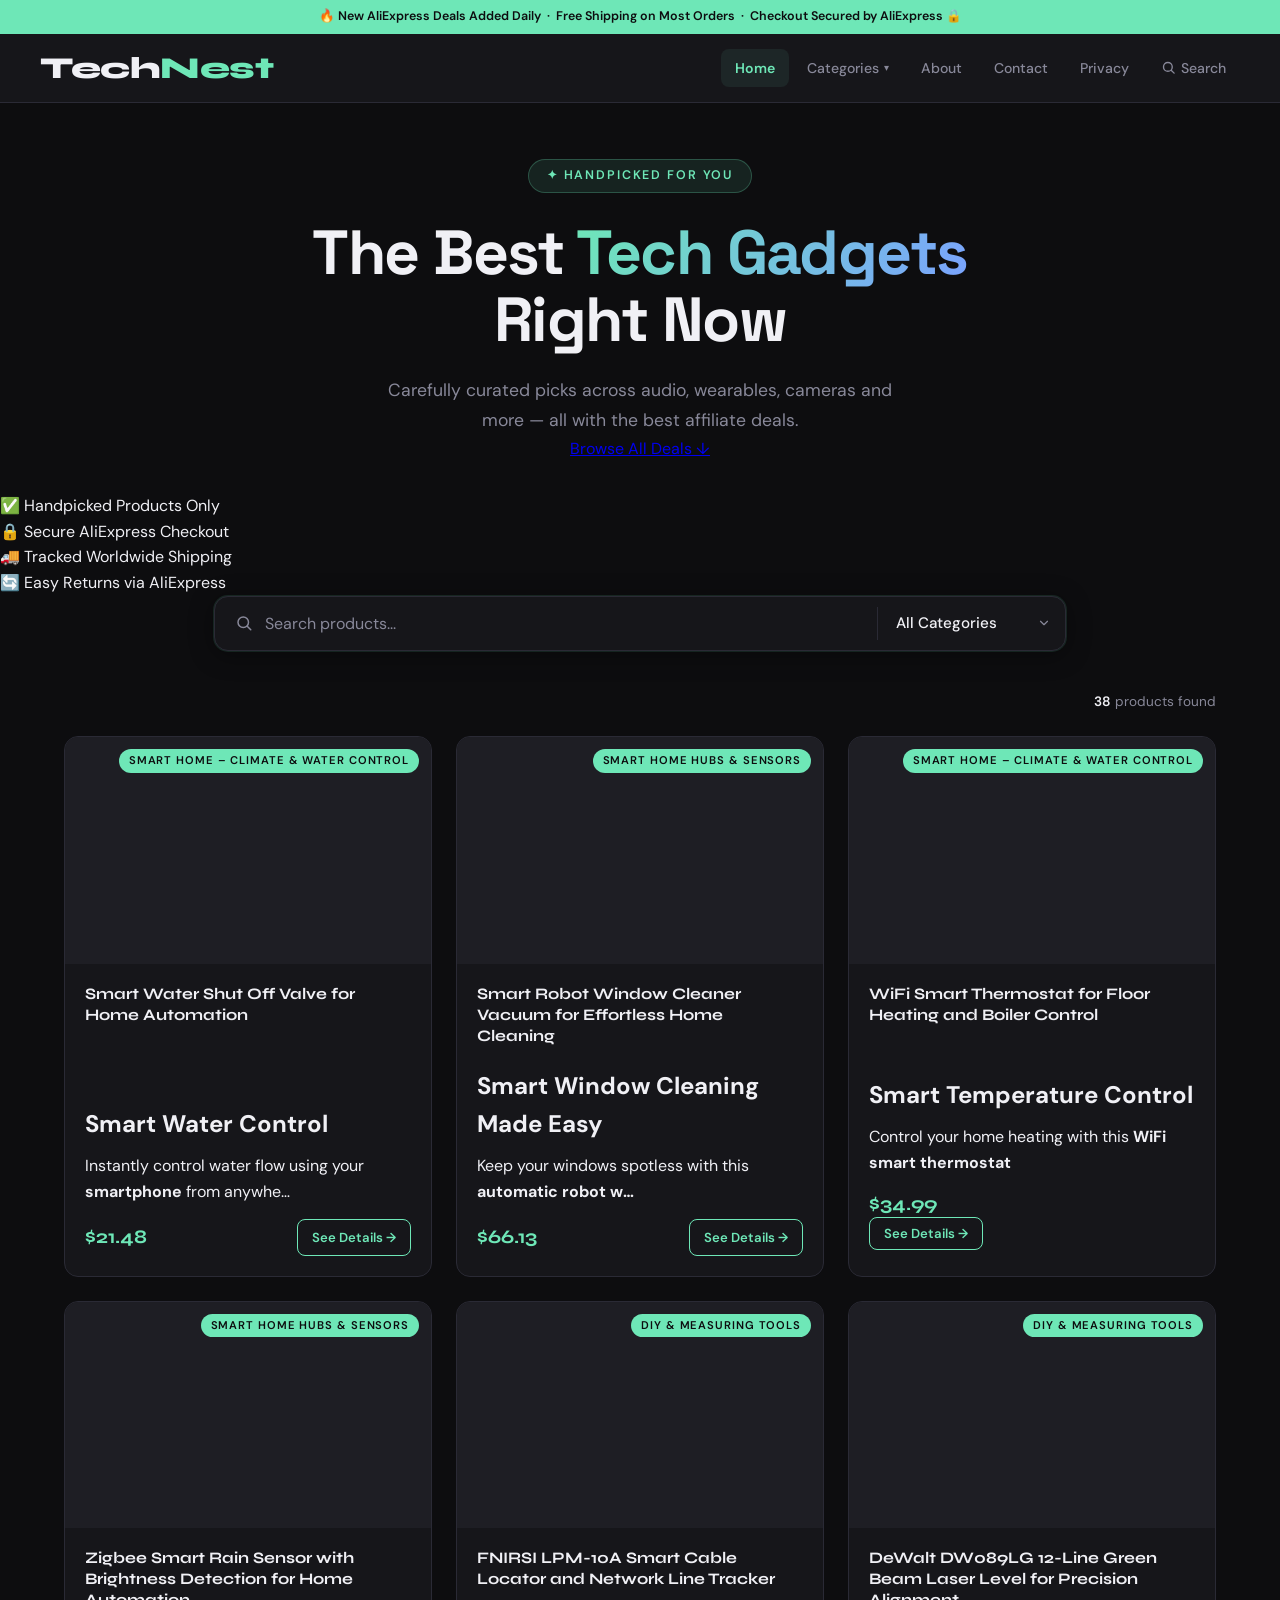
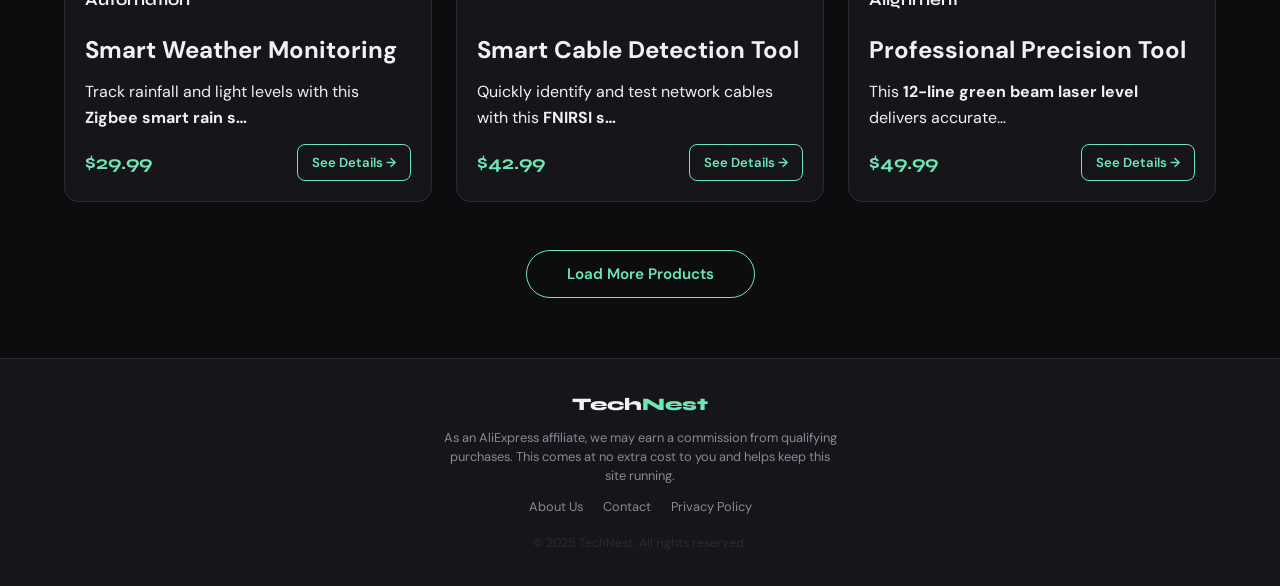
==== commit 21072e8f: "Update index.html" ====
--- a/index.html
+++ b/index.html
@@ -33,6 +33,21 @@
   <!-- Tab title and SEO description -->
   <title>TechNest — Best Tech Gadgets & Smart Home Deals</title>
   <meta name="description" content="Discover handpicked tech gadgets at TechNest — smart home devices, wearables, power banks, projectors and more, curated from AliExpress at great prices.">
+
+  <!-- Canonical tag — tells search engines this is the official
+       address for this page. See the walkthrough for why this matters. -->
+  <link rel="canonical" href="https://techgadgets9.netlify.app/">
+
+  <!-- Open Graph tags — control how this page looks when shared
+       on Pinterest, Facebook, WhatsApp, etc. See the walkthrough
+       for what each line does. -->
+  <meta property="og:type" content="website">
+  <meta property="og:site_name" content="TechNest">
+  <meta property="og:title" content="TechNest — Best Tech Gadgets & Smart Home Deals">
+  <meta property="og:description" content="Discover handpicked tech gadgets at TechNest — smart home devices, wearables, power banks, projectors and more, curated from AliExpress at great prices.">
+  <meta property="og:url" content="https://techgadgets9.netlify.app/">
+  <meta property="og:image" content="https://techgadgets9.netlify.app/og-image.jpg">
+
   <!-- Links to our CSS stylesheet -->
   <link rel="stylesheet" href="style.css">
   <!-- Favicon — shows the icon in browser tabs -->
@@ -48,7 +63,7 @@
        Edit the text inside <span> to change the message
        ====================================================== -->
   <div class="announce-bar">
-    <span>🔥 New AliExpress Deals Added Daily &nbsp;·&nbsp; Free Shipping on Most Orders &nbsp;·&nbsp; 100% Secure Shopping 🛡️</span>
+    <span>🔥 New AliExpress Deals Added Daily &nbsp;·&nbsp; Free Shipping on Most Orders &nbsp;·&nbsp; Checkout Secured by AliExpress 🔒</span>
   </div>
 
   <!-- ======================================================
@@ -127,6 +142,23 @@
 
     <!-- Subheading description -->
     <p>Carefully curated picks across audio, wearables, cameras and more — all with the best affiliate deals.</p>
+
+    <!-- Hero CTA button — jumps down to the product grid.
+         The smooth scrolling animation is turned on in style.css
+         (html { scroll-behavior: smooth; }), so we don't need any
+         JavaScript for this to work. -->
+    <a href="#product-grid" class="hero-cta-btn">Browse All Deals ↓</a>
+  </section>
+
+  <!-- ======================================================
+       TRUST BAR — Short row of honest trust signals,
+       shown right below the Hero section.
+       ====================================================== -->
+  <section class="trust-bar">
+    <div class="trust-item"><span class="trust-icon">✅</span> Handpicked Products Only</div>
+    <div class="trust-item"><span class="trust-icon">🔒</span> Secure AliExpress Checkout</div>
+    <div class="trust-item"><span class="trust-icon">🚚</span> Tracked Worldwide Shipping</div>
+    <div class="trust-item"><span class="trust-icon">🔄</span> Easy Returns via AliExpress</div>
   </section>
 
   <!-- ======================================================
--- a/style.css
+++ b/style.css
@@ -1198,3 +1198,216 @@
     -webkit-overflow-scrolling: touch; /* Makes scrolling smooth and finger-friendly on iPhones */
   }
 }
+
+/* ============================================================
+   HEADER SEARCH BOX
+   Reuses the existing ".nav-dropdown" + ".nav-link.nav-dropdown-toggle"
+   pattern from the Categories menu above, so the toggle button already
+   looks correct with zero extra CSS. Only the panel and input below are
+   new. On mobile, ".nav-dropdown { position: static; }" from the rule
+   above already applies here too (same class), which is what lets the
+   mobile override anchor the panel to the header instead of the button.
+   ============================================================ */
+
+/* Small magnifying-glass icon inside the toggle button */
+.nav-search-icon {
+  display: inline-block;
+  vertical-align: -2px;
+}
+
+/* The dropdown panel that holds the search input.
+   Anchored to the right edge since Search is the last item in the nav
+   (mirrors .nav-dropdown-menu, which anchors left since Categories
+   sits near the start of the nav). */
+.nav-search-panel {
+  position: absolute;
+  top: calc(100% + 10px);
+  right: 0;
+  width: 260px;
+  background: var(--surface);
+  border: 1px solid var(--border);
+  border-radius: var(--radius);
+  box-shadow: var(--shadow);
+  padding: 10px;
+  opacity: 0;
+  visibility: hidden;
+  transform: translateY(-8px);
+  transition: opacity 0.2s, transform 0.2s, visibility 0.2s;
+  z-index: 200;
+}
+
+/* Fades and slides the panel into view, same as the Categories menu */
+.nav-dropdown.open .nav-search-panel {
+  opacity: 1;
+  visibility: visible;
+  transform: translateY(0);
+}
+
+/* The search input itself — styled like the inputs on the Contact form
+   so it matches the rest of the site. */
+.nav-search-input {
+  width: 100%;
+  font-family: 'DM Sans', sans-serif;
+  font-size: 0.9rem;
+  color: var(--text);
+  background: var(--surface-2);
+  border: 1px solid var(--border);
+  border-radius: 8px;
+  padding: 10px 12px;
+  outline: none;
+  transition: border-color 0.2s;
+}
+
+.nav-search-input:focus {
+  border-color: var(--accent);
+}
+
+/* On phones, keep the panel from running off the edge of the screen
+   (same fix already used for the Categories menu at this breakpoint) */
+@media (max-width: 600px) {
+  .nav-search-panel {
+    left: 16px;
+    right: 16px;
+    width: auto;
+  }
+
+  /* Keep just the icon on small screens so the nav row stays compact */
+  .nav-search-label {
+    display: none;
+  }
+}
+
+/* ============================================================
+   HERO SEARCH BAR — Big search input + Categories dropdown,
+   sitting directly below the hero heading. One continuous
+   rounded bar (search on the left, dropdown on the right,
+   thin divider between) so it reads as a single control, matching
+   the dark surface/border/shadow already used across the site.
+   ============================================================ */
+.hero-search {
+  max-width: 900px;
+  margin: 0 auto 40px;
+  padding: 0 24px;
+}
+
+.hero-search-bar {
+  display: flex;
+  align-items: stretch;
+  background: var(--surface);
+  border: 1px solid var(--border);
+  border-radius: var(--radius);
+  box-shadow: 0 0 0 1px rgba(110, 231, 183, 0.12), var(--shadow);
+  overflow: hidden;
+  transition: border-color 0.2s, box-shadow 0.2s;
+}
+
+/* Subtle accent glow when either control inside is focused */
+.hero-search-bar:focus-within {
+  border-color: var(--accent);
+  box-shadow: 0 0 0 3px rgba(110, 231, 183, 0.15);
+}
+
+/* --- Search side (left, ~78%) --- */
+.hero-search-box {
+  flex: 3 1 78%;
+  display: flex;
+  align-items: center;
+  gap: 12px;
+  padding: 16px 20px;
+  min-width: 0;
+}
+
+.hero-search-icon {
+  flex-shrink: 0;
+  color: var(--text-muted);
+}
+
+.hero-search-input {
+  flex: 1;
+  min-width: 0;
+  font-family: 'DM Sans', sans-serif;
+  font-size: 1rem;
+  color: var(--text);
+  background: none;
+  border: none;
+  outline: none;
+}
+
+.hero-search-input::placeholder {
+  color: var(--text-muted);
+}
+
+/* Thin vertical line separating search from the dropdown */
+.hero-search-divider {
+  width: 1px;
+  background: var(--border);
+  margin: 10px 0;
+  flex-shrink: 0;
+}
+
+/* --- Categories side (right, ~22%) --- */
+.hero-category-box {
+  flex: 1 1 22%;
+  min-width: 150px;
+  display: flex;
+  align-items: center;
+}
+
+/* A native <select> styled to match the search input's height,
+   padding, radius area, and colors — with a custom chevron icon
+   since browsers don't let us style the default arrow directly. */
+.hero-category-select {
+  width: 100%;
+  height: 100%;
+  font-family: 'DM Sans', sans-serif;
+  font-size: 0.95rem;
+  font-weight: 500;
+  color: var(--text);
+  background-color: transparent;
+  border: none;
+  outline: none;
+  cursor: pointer;
+  padding: 16px 36px 16px 18px;
+  appearance: none;
+  -webkit-appearance: none;
+  -moz-appearance: none;
+  background-image: url("data:image/svg+xml,%3Csvg xmlns='http://www.w3.org/2000/svg' viewBox='0 0 24 24' fill='none' stroke='%23888899' stroke-width='2' stroke-linecap='round' stroke-linejoin='round'%3E%3Cpolyline points='6 9 12 15 18 9'%3E%3C/polyline%3E%3C/svg%3E");
+  background-repeat: no-repeat;
+  background-position: right 14px center;
+  background-size: 14px;
+  transition: background-color 0.2s;
+}
+
+/* Same hover feel as the rest of the site's interactive controls */
+.hero-category-select:hover,
+.hero-category-select:focus {
+  background-color: var(--surface-2);
+}
+
+.hero-category-select option {
+  background: var(--surface);
+  color: var(--text);
+}
+
+/* Stack vertically on mobile, as required */
+@media (max-width: 700px) {
+  .hero-search-bar {
+    flex-direction: column;
+  }
+
+  .hero-search-divider {
+    width: auto;
+    height: 1px;
+    margin: 0 16px;
+  }
+
+  .hero-category-box {
+    width: 100%;
+    min-width: 0;
+  }
+
+  .hero-search {
+    padding: 0 20px;
+    margin-bottom: 32px;
+  }
+}
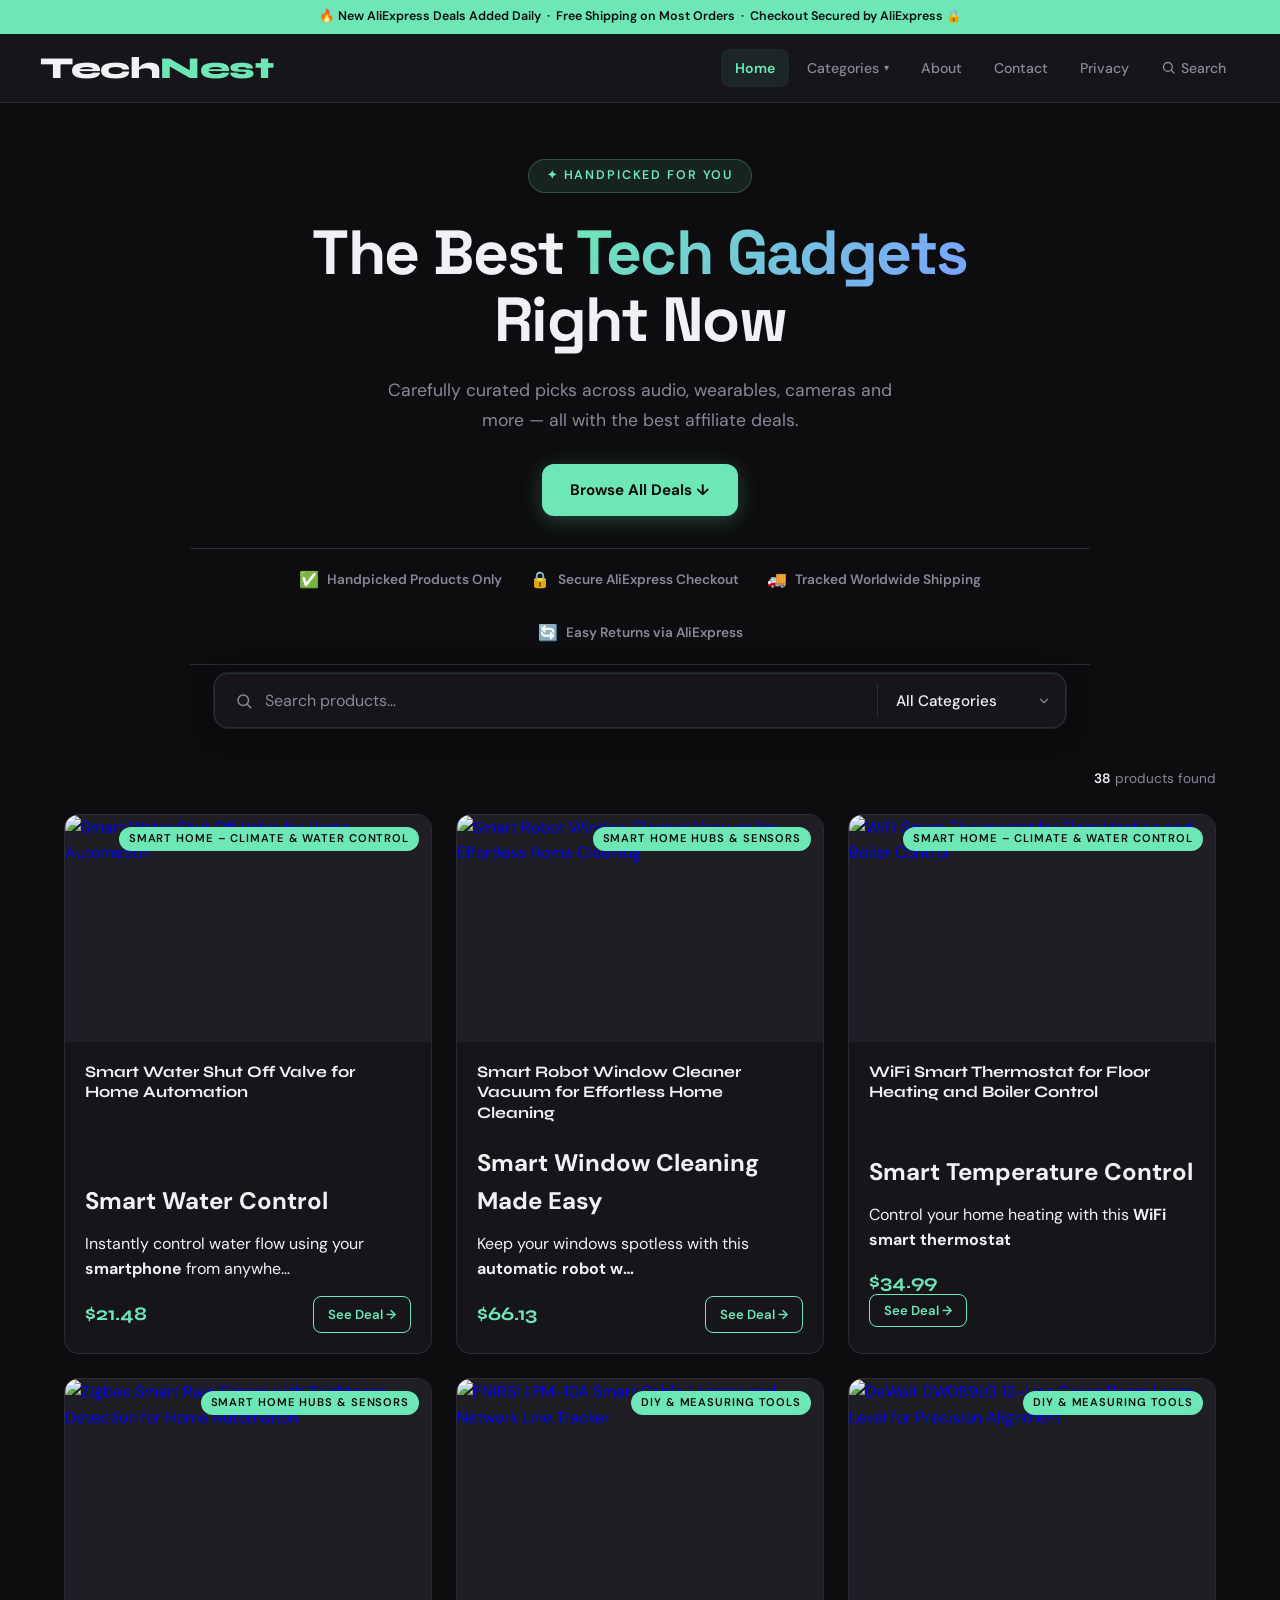
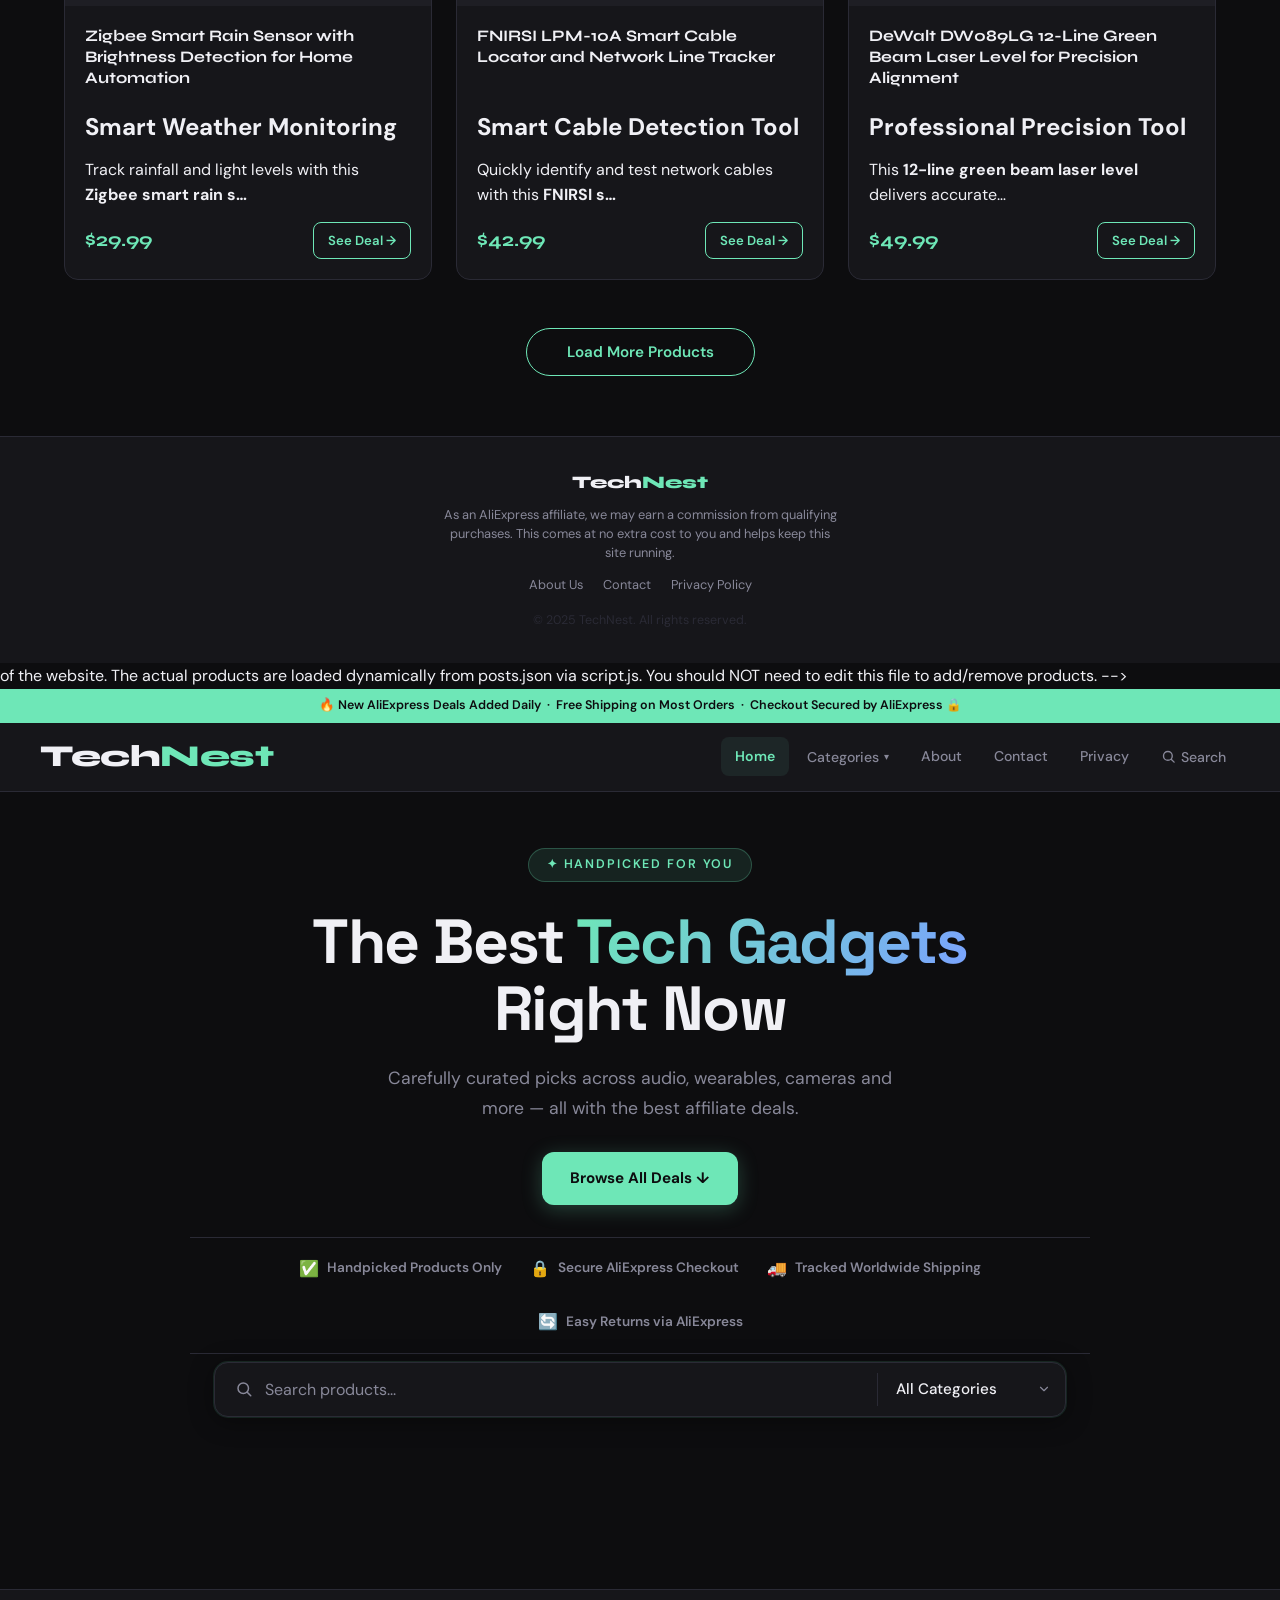
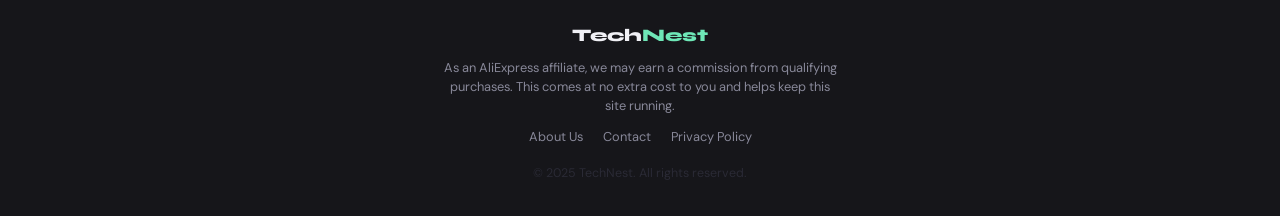
==== commit d4b4c4a1: "Update index.html" ====
--- a/index.html
+++ b/index.html
@@ -1,4 +1,7 @@
 <!DOCTYPE html>
+<!--
+  index.html — The main page of TechNest
+  This file defines the STRUCTURE <!DOCTYPE html>
 <!--
   index.html — The main page of TechNest
   This file defines the STRUCTURE of the website.
@@ -49,7 +52,7 @@
   <meta property="og:image" content="https://techgadgets9.netlify.app/og-image.jpg">
 
   <!-- Links to our CSS stylesheet -->
-  <link rel="stylesheet" href="style.css">
+  <link rel="stylesheet" href="style.css?v=3">
   <!-- Favicon — shows the icon in browser tabs -->
   <link rel="icon" type="image/x-icon" href="favicon.ico">
   <link rel="icon" type="image/png" sizes="32x32" href="favicon-32x32.png">
@@ -96,7 +99,7 @@
 
         <a href="about.html" class="nav-link">About</a>
         <a href="contact.html" class="nav-link">Contact</a>
-        <a href="privacy.html" class="nav-link">Privacy</a>
+        <a href="privacy.html" class="nav-link nav-privacy-link">Privacy</a>
 
         <!-- Search — same open/close pattern as the Categories dropdown
              above (button + absolutely-positioned panel), so it matches
@@ -246,3 +249,248 @@
 
 </body>
 </html>
+of the website.
+  The actual products are loaded dynamically from posts.json via script.js.
+  You should NOT need to edit this file to add/remove products.
+-->
+<html lang="en">
+
+<head>
+  <!-- Google tag (gtag.js) -->
+<script async src="https://www.googletagmanager.com/gtag/js?id=G-G4KRE9E445"></script>
+<script>
+  window.dataLayer = window.dataLayer || [];
+  function gtag(){dataLayer.push(arguments);}
+  gtag('js', new Date());
+
+  gtag('config', 'G-G4KRE9E445');
+</script>
+  <script type="text/javascript">
+    (function(c,l,a,r,i,t,y){
+        c[a]=c[a]||function(){(c[a].q=c[a].q||[]).push(arguments)};
+        t=l.createElement(r);t.async=1;t.src="https://www.clarity.ms/tag/"+i;
+        y=l.getElementsByTagName(r)[0];y.parentNode.insertBefore(t,y);
+    })(window, document, "clarity", "script", "xam6rvcy63");
+</script>
+  <!-- Tells the browser this is UTF-8 encoded (supports all characters) -->
+  <meta charset="UTF-8">
+
+  <!-- Makes the site look good on mobile phones -->
+  <meta name="viewport" content="width=device-width, initial-scale=1.0">
+
+  <!-- Tab title and SEO description -->
+  <title>TechNest — Best Tech Gadgets & Smart Home Deals</title>
+  <meta name="description" content="Discover handpicked tech gadgets at TechNest — smart home devices, wearables, power banks, projectors and more, curated from AliExpress at great prices.">
+
+  <!-- Canonical tag — tells search engines this is the official
+       address for this page. See the walkthrough for why this matters. -->
+  <link rel="canonical" href="https://techgadgets9.netlify.app/">
+
+  <!-- Open Graph tags — control how this page looks when shared
+       on Pinterest, Facebook, WhatsApp, etc. See the walkthrough
+       for what each line does. -->
+  <meta property="og:type" content="website">
+  <meta property="og:site_name" content="TechNest">
+  <meta property="og:title" content="TechNest — Best Tech Gadgets & Smart Home Deals">
+  <meta property="og:description" content="Discover handpicked tech gadgets at TechNest — smart home devices, wearables, power banks, projectors and more, curated from AliExpress at great prices.">
+  <meta property="og:url" content="https://techgadgets9.netlify.app/">
+  <meta property="og:image" content="https://techgadgets9.netlify.app/og-image.jpg">
+
+  <!-- Links to our CSS stylesheet -->
+  <link rel="stylesheet" href="style.css">
+  <!-- Favicon — shows the icon in browser tabs -->
+  <link rel="icon" type="image/x-icon" href="favicon.ico">
+  <link rel="icon" type="image/png" sizes="32x32" href="favicon-32x32.png">
+  <link rel="apple-touch-icon" sizes="180x180" href="apple-touch-icon.png">
+</head>
+
+<body>
+
+  <!-- ======================================================
+       ANNOUNCEMENT BAR — Scrolling strip above the header
+       Edit the text inside <span> to change the message
+       ====================================================== -->
+  <div class="announce-bar">
+    <span>🔥 New AliExpress Deals Added Daily &nbsp;·&nbsp; Free Shipping on Most Orders &nbsp;·&nbsp; Checkout Secured by AliExpress 🔒</span>
+  </div>
+
+  <!-- ======================================================
+       HEADER — Sticky top bar with site name
+       ====================================================== -->
+  <header>
+    <div class="header-inner">
+      <!-- Logo: clicking it reloads the page -->
+      <a href="index.html" class="logo">Tech<span>Nest</span></a>
+      <!-- Navigation links — right side of header -->
+      <nav class="header-nav">
+        <a href="index.html" class="nav-link active">Home</a>
+
+        <!-- Categories dropdown — items are filled in automatically by
+             script.js from the same category groups used for filtering.
+             Selecting an item applies that filter and scrolls to the grid. -->
+        <div class="nav-dropdown" id="categories-nav-dropdown">
+          <button
+            class="nav-link nav-dropdown-toggle"
+            id="categories-nav-toggle"
+            type="button"
+            aria-haspopup="true"
+            aria-expanded="false">
+            Categories <span class="nav-dropdown-arrow">▾</span>
+          </button>
+          <div class="nav-dropdown-menu" id="categories-nav-menu" role="menu">
+            <!-- Category links inserted here automatically by script.js -->
+          </div>
+        </div>
+
+        <a href="about.html" class="nav-link">About</a>
+        <a href="contact.html" class="nav-link">Contact</a>
+        <a href="privacy.html" class="nav-link">Privacy</a>
+
+        <!-- Search — same open/close pattern as the Categories dropdown
+             above (button + absolutely-positioned panel), so it matches
+             the existing look and feel. Typing filters products live on
+             the Home page; on other pages, pressing Enter opens the Home
+             page with that search already applied. Wiring lives in
+             script.js (setupSearchDropdown / handleSearch). -->
+        <div class="nav-dropdown nav-search" id="search-nav-dropdown">
+          <button
+            class="nav-link nav-dropdown-toggle"
+            id="search-nav-toggle"
+            type="button"
+            aria-haspopup="true"
+            aria-expanded="false"
+            aria-label="Search products">
+            <svg class="nav-search-icon" width="15" height="15" viewBox="0 0 24 24" fill="none" stroke="currentColor" stroke-width="2.2" stroke-linecap="round" stroke-linejoin="round" aria-hidden="true"><circle cx="11" cy="11" r="7"></circle><line x1="21" y1="21" x2="16.65" y2="16.65"></line></svg>
+            <span class="nav-search-label">Search</span>
+          </button>
+          <div class="nav-search-panel" id="search-nav-panel">
+            <input
+              type="search"
+              id="nav-search-input"
+              class="nav-search-input"
+              placeholder="Search products…"
+              aria-label="Search products"
+              autocomplete="off"
+              enterkeyhint="search">
+          </div>
+        </div>
+      </nav>
+    </div>
+  </header>
+
+  <!-- ======================================================
+       HERO — Big intro section with headline
+       ====================================================== -->
+  <section class="hero">
+    <!-- Small badge above the heading -->
+    <div class="hero-label">✦ Handpicked for You</div>
+
+    <!-- Main headline -->
+    <h1>The Best <span class="highlight">Tech Gadgets</span><br>Right Now</h1>
+
+    <!-- Subheading description -->
+    <p>Carefully curated picks across audio, wearables, cameras and more — all with the best affiliate deals.</p>
+
+    <!-- Hero CTA button — jumps down to the product grid.
+         The smooth scrolling animation is turned on in style.css
+         (html { scroll-behavior: smooth; }), so we don't need any
+         JavaScript for this to work. -->
+    <a href="#product-grid" class="hero-cta-btn">Browse All Deals ↓</a>
+  </section>
+
+  <!-- ======================================================
+       TRUST BAR — Short row of honest trust signals,
+       shown right below the Hero section.
+       ====================================================== -->
+  <section class="trust-bar">
+    <div class="trust-item"><span class="trust-icon">✅</span> Handpicked Products Only</div>
+    <div class="trust-item"><span class="trust-icon">🔒</span> Secure AliExpress Checkout</div>
+    <div class="trust-item"><span class="trust-icon">🚚</span> Tracked Worldwide Shipping</div>
+    <div class="trust-item"><span class="trust-icon">🔄</span> Easy Returns via AliExpress</div>
+  </section>
+
+  <!-- ======================================================
+       HERO SEARCH — Large search box + Categories dropdown in
+       one bar, directly below the hero heading/description.
+       Filters the product grid below live — wiring lives in
+       script.js (setupHeroSearch / handleSearch / applyFilter).
+       ====================================================== -->
+  <section class="hero-search">
+    <div class="hero-search-bar">
+      <div class="hero-search-box">
+        <svg class="hero-search-icon" width="18" height="18" viewBox="0 0 24 24" fill="none" stroke="currentColor" stroke-width="2" stroke-linecap="round" stroke-linejoin="round" aria-hidden="true"><circle cx="11" cy="11" r="7"></circle><line x1="21" y1="21" x2="16.65" y2="16.65"></line></svg>
+        <input
+          type="search"
+          id="hero-search-input"
+          class="hero-search-input"
+          placeholder="Search products..."
+          aria-label="Search products"
+          autocomplete="off">
+      </div>
+      <div class="hero-search-divider" aria-hidden="true"></div>
+      <div class="hero-category-box">
+        <select id="hero-category-select" class="hero-category-select" aria-label="Filter by category">
+          <option value="All">All Categories</option>
+          <!-- Category options inserted here automatically by script.js -->
+        </select>
+      </div>
+    </div>
+  </section>
+
+  <!-- ======================================================
+       MAIN CONTENT — Filter controls + product grid
+       ====================================================== -->
+  <main>
+
+   <!-- Controls row: product count (filtering is now handled by the
+         Categories dropdown in the top navigation bar) -->
+    <div class="controls">
+
+      <!-- Product count text (e.g. "9 products found") -->
+      <p class="product-count" id="product-count"></p>
+
+    </div>
+    <!-- Product Grid: cards are inserted here by script.js -->
+    <div class="product-grid" id="product-grid">
+      <!-- Products will appear here automatically -->
+    </div>
+
+    <!-- Load More Button -->
+    <div class="load-more-wrapper">
+      <button id="load-more-btn" class="hidden">Load More Products</button>
+    </div>
+
+  </main>
+
+  <!-- ======================================================
+       FOOTER — Bottom of the page
+       ====================================================== -->
+  <footer>
+    <div class="footer-inner">
+      <!-- Footer logo -->
+      <div class="footer-logo">Tech<span>Nest</span></div>
+
+      <!-- Affiliate disclaimer — important for legal compliance -->
+      <p class="footer-text">
+        As an AliExpress affiliate, we may earn a commission from qualifying purchases.
+        This comes at no extra cost to you and helps keep this site running.
+      </p>
+
+      <!-- Footer navigation links -->
+      <div class="footer-nav">
+        <a href="about.html">About Us</a>
+        <a href="contact.html">Contact</a>
+        <a href="privacy.html">Privacy Policy</a>
+      </div>
+
+      <!-- Copyright notice -->
+      <p class="footer-copy">© 2025 TechNest. All rights reserved.</p>
+    </div>
+  </footer>
+
+  <!-- Links to our JavaScript file — placed at the END of body -->
+  <!-- Placing it here ensures the HTML is loaded before the script runs -->
+  <script src="script.js"></script>
+
+</body>
+</html>
--- a/style.css
+++ b/style.css
@@ -39,6 +39,12 @@
   padding: 0;
 }
 
+/* Makes clicking an anchor link (like our Hero CTA button)
+   scroll down smoothly instead of jumping instantly. */
+html {
+  scroll-behavior: smooth;
+}
+
 /* Body = the whole page background and font */
 body {
   background-color: var(--bg);
@@ -142,6 +148,67 @@
   margin: 0 auto;
   line-height: 1.7;
 }
+
+/* --- HERO CTA BUTTON ---
+   Styled the same way as the "Buy Now" button on the product
+   details page (.detail-buy-btn), so it feels like it belongs
+   to the same site instead of looking like a new design.
+*/
+.hero-cta-btn {
+  display: inline-block;
+  margin-top: 28px;
+  font-family: 'DM Sans', sans-serif;
+  font-size: 0.95rem;
+  font-weight: 700;
+  color: #0d0d0f;
+  background: var(--accent);
+  border-radius: 12px;
+  padding: 14px 28px;
+  text-decoration: none;
+  transition: background 0.2s, transform 0.15s;
+  box-shadow: 0 4px 20px rgba(110, 231, 183, 0.25);
+}
+
+.hero-cta-btn:hover {
+  background: var(--accent-dark);
+  transform: translateY(-2px);
+}
+
+/* --- TRUST BAR ---
+   A short row of honest trust signals shown below the Hero.
+   Wraps onto multiple lines automatically on small screens.
+*/
+.trust-bar {
+  display: flex;
+  flex-wrap: wrap;
+  justify-content: center;
+  gap: 28px;
+  max-width: 900px;
+  margin: 0 auto 8px;
+  padding: 18px 24px;
+  border-top: 1px solid var(--border);
+  border-bottom: 1px solid var(--border);
+}
+
+.trust-item {
+  display: flex;
+  align-items: center;
+  gap: 8px;
+  font-size: 0.85rem;
+  font-weight: 600;
+  color: var(--text-muted);
+}
+
+.trust-icon {
+  font-size: 1rem;
+}
+
+@media (max-width: 600px) {
+  .trust-bar {
+    gap: 16px 22px;
+    padding: 16px 20px;
+  }
+}
 /* ============================================================
    MAIN CONTENT WRAPPER — Centers everything on large screens
    ============================================================ */
@@ -183,6 +250,9 @@
   grid-template-columns: repeat(auto-fill, minmax(280px, 1fr));
   gap: 24px;
   margin-bottom: 48px;
+  /* Leaves space so the sticky header doesn't cover the top of
+     the grid when the Hero CTA button scrolls down to it. */
+  scroll-margin-top: 90px;
 }
 
 /* ============================================================
@@ -693,6 +763,29 @@
   .nav-link   { font-size: 0.78rem; padding: 6px 8px; }
   .footer-nav { flex-wrap: wrap; justify-content: center; gap: 12px; }
   .announce-bar { font-size: 0.72rem; }
+}
+
+/* Hide the Privacy Policy link from the MOBILE top navigation only.
+   Scoped to ".header-nav" so it does NOT touch the footer's own
+   Privacy Policy link (.footer-nav), which stays visible everywhere,
+   and does not touch desktop since it only exists inside this
+   media query.
+
+   This used to live inside the "max-width: 600px" block above, and
+   the selector itself was already correct (it matches the real
+   markup — a[href="privacy.html"] inside .header-nav — on every
+   page). The reason the link kept showing on real phones is the
+   breakpoint, not the selector: 600px is narrower than a lot of
+   phones report in CSS pixels once you factor in landscape
+   orientation, larger "phablet"-class phones, and OS-level display
+   scaling — plenty of real devices land in the 601–768px range and
+   never matched the old rule. 768px is the standard phone/small-
+   tablet cutoff, so this reliably covers the devices the 600px
+   version was missing. */
+@media (max-width: 768px) {
+  .header-nav a[href="privacy.html"] {
+    display: none;
+  }
 }
 
 /* ============================================================
@@ -1037,6 +1130,70 @@
   color: var(--text-muted);
   text-align: center;
   margin-top: -8px;
+}
+
+/* ============================================================
+   STICKY MOBILE BUY NOW BAR — product.html only
+   Hidden everywhere by default. Only turned on inside the
+   max-width: 600px media query below, AND only once JavaScript
+   has put content inside it (":not(:empty)"). This means it can
+   never appear as an empty bar on desktop or on an error page.
+   ============================================================ */
+.sticky-buy-bar {
+  display: none;
+}
+
+/* Leaves room at the very bottom of the page (on mobile only) so
+   the fixed bar never covers the footer's last links or the Buy
+   Now button's own notice text. Scoped with "body.product-page"
+   so it only affects this one page, not the rest of the site. */
+@media (max-width: 600px) {
+  body.product-page {
+    padding-bottom: 84px;
+  }
+
+  .sticky-buy-bar:not(:empty) {
+    display: flex;
+    align-items: center;
+    justify-content: space-between;
+    gap: 12px;
+    position: fixed;
+    left: 0;
+    right: 0;
+    bottom: 0;
+    z-index: 200;
+    background: var(--surface);
+    border-top: 1px solid var(--border);
+    padding: 12px 16px calc(12px + env(safe-area-inset-bottom));
+    box-shadow: 0 -4px 20px rgba(0, 0, 0, 0.35);
+  }
+
+  .sticky-buy-price {
+    font-family: 'DM Sans', sans-serif;
+    font-size: 1.05rem;
+    font-weight: 700;
+    color: var(--text);
+    white-space: nowrap;
+  }
+
+  .sticky-buy-btn {
+    flex: 1;
+    max-width: 220px;
+    text-align: center;
+    font-family: 'DM Sans', sans-serif;
+    font-size: 0.95rem;
+    font-weight: 700;
+    color: #0d0d0f;
+    background: var(--accent);
+    border-radius: 10px;
+    padding: 12px 20px;
+    text-decoration: none;
+    white-space: nowrap;
+  }
+
+  .sticky-buy-btn:active {
+    background: var(--accent-dark);
+  }
 }
 
 /* Error/loading states on product page */
--- a/style.css
+++ b/style.css
@@ -39,6 +39,12 @@
   padding: 0;
 }
 
+/* Makes clicking an anchor link (like our Hero CTA button)
+   scroll down smoothly instead of jumping instantly. */
+html {
+  scroll-behavior: smooth;
+}
+
 /* Body = the whole page background and font */
 body {
   background-color: var(--bg);
@@ -142,6 +148,67 @@
   margin: 0 auto;
   line-height: 1.7;
 }
+
+/* --- HERO CTA BUTTON ---
+   Styled the same way as the "Buy Now" button on the product
+   details page (.detail-buy-btn), so it feels like it belongs
+   to the same site instead of looking like a new design.
+*/
+.hero-cta-btn {
+  display: inline-block;
+  margin-top: 28px;
+  font-family: 'DM Sans', sans-serif;
+  font-size: 0.95rem;
+  font-weight: 700;
+  color: #0d0d0f;
+  background: var(--accent);
+  border-radius: 12px;
+  padding: 14px 28px;
+  text-decoration: none;
+  transition: background 0.2s, transform 0.15s;
+  box-shadow: 0 4px 20px rgba(110, 231, 183, 0.25);
+}
+
+.hero-cta-btn:hover {
+  background: var(--accent-dark);
+  transform: translateY(-2px);
+}
+
+/* --- TRUST BAR ---
+   A short row of honest trust signals shown below the Hero.
+   Wraps onto multiple lines automatically on small screens.
+*/
+.trust-bar {
+  display: flex;
+  flex-wrap: wrap;
+  justify-content: center;
+  gap: 28px;
+  max-width: 900px;
+  margin: 0 auto 8px;
+  padding: 18px 24px;
+  border-top: 1px solid var(--border);
+  border-bottom: 1px solid var(--border);
+}
+
+.trust-item {
+  display: flex;
+  align-items: center;
+  gap: 8px;
+  font-size: 0.85rem;
+  font-weight: 600;
+  color: var(--text-muted);
+}
+
+.trust-icon {
+  font-size: 1rem;
+}
+
+@media (max-width: 600px) {
+  .trust-bar {
+    gap: 16px 22px;
+    padding: 16px 20px;
+  }
+}
 /* ============================================================
    MAIN CONTENT WRAPPER — Centers everything on large screens
    ============================================================ */
@@ -183,6 +250,9 @@
   grid-template-columns: repeat(auto-fill, minmax(280px, 1fr));
   gap: 24px;
   margin-bottom: 48px;
+  /* Leaves space so the sticky header doesn't cover the top of
+     the grid when the Hero CTA button scrolls down to it. */
+  scroll-margin-top: 90px;
 }
 
 /* ============================================================
@@ -693,6 +763,29 @@
   .nav-link   { font-size: 0.78rem; padding: 6px 8px; }
   .footer-nav { flex-wrap: wrap; justify-content: center; gap: 12px; }
   .announce-bar { font-size: 0.72rem; }
+}
+
+/* Hide the Privacy Policy link from the MOBILE top navigation only.
+   Scoped to ".header-nav" so it does NOT touch the footer's own
+   Privacy Policy link (.footer-nav), which stays visible everywhere,
+   and does not touch desktop since it only exists inside this
+   media query.
+
+   This used to live inside the "max-width: 600px" block above, and
+   the selector itself was already correct (it matches the real
+   markup — a[href="privacy.html"] inside .header-nav — on every
+   page). The reason the link kept showing on real phones is the
+   breakpoint, not the selector: 600px is narrower than a lot of
+   phones report in CSS pixels once you factor in landscape
+   orientation, larger "phablet"-class phones, and OS-level display
+   scaling — plenty of real devices land in the 601–768px range and
+   never matched the old rule. 768px is the standard phone/small-
+   tablet cutoff, so this reliably covers the devices the 600px
+   version was missing. */
+@media (max-width: 768px) {
+  .header-nav a[href="privacy.html"] {
+    display: none;
+  }
 }
 
 /* ============================================================
@@ -1037,6 +1130,70 @@
   color: var(--text-muted);
   text-align: center;
   margin-top: -8px;
+}
+
+/* ============================================================
+   STICKY MOBILE BUY NOW BAR — product.html only
+   Hidden everywhere by default. Only turned on inside the
+   max-width: 600px media query below, AND only once JavaScript
+   has put content inside it (":not(:empty)"). This means it can
+   never appear as an empty bar on desktop or on an error page.
+   ============================================================ */
+.sticky-buy-bar {
+  display: none;
+}
+
+/* Leaves room at the very bottom of the page (on mobile only) so
+   the fixed bar never covers the footer's last links or the Buy
+   Now button's own notice text. Scoped with "body.product-page"
+   so it only affects this one page, not the rest of the site. */
+@media (max-width: 600px) {
+  body.product-page {
+    padding-bottom: 84px;
+  }
+
+  .sticky-buy-bar:not(:empty) {
+    display: flex;
+    align-items: center;
+    justify-content: space-between;
+    gap: 12px;
+    position: fixed;
+    left: 0;
+    right: 0;
+    bottom: 0;
+    z-index: 200;
+    background: var(--surface);
+    border-top: 1px solid var(--border);
+    padding: 12px 16px calc(12px + env(safe-area-inset-bottom));
+    box-shadow: 0 -4px 20px rgba(0, 0, 0, 0.35);
+  }
+
+  .sticky-buy-price {
+    font-family: 'DM Sans', sans-serif;
+    font-size: 1.05rem;
+    font-weight: 700;
+    color: var(--text);
+    white-space: nowrap;
+  }
+
+  .sticky-buy-btn {
+    flex: 1;
+    max-width: 220px;
+    text-align: center;
+    font-family: 'DM Sans', sans-serif;
+    font-size: 0.95rem;
+    font-weight: 700;
+    color: #0d0d0f;
+    background: var(--accent);
+    border-radius: 10px;
+    padding: 12px 20px;
+    text-decoration: none;
+    white-space: nowrap;
+  }
+
+  .sticky-buy-btn:active {
+    background: var(--accent-dark);
+  }
 }
 
 /* Error/loading states on product page */
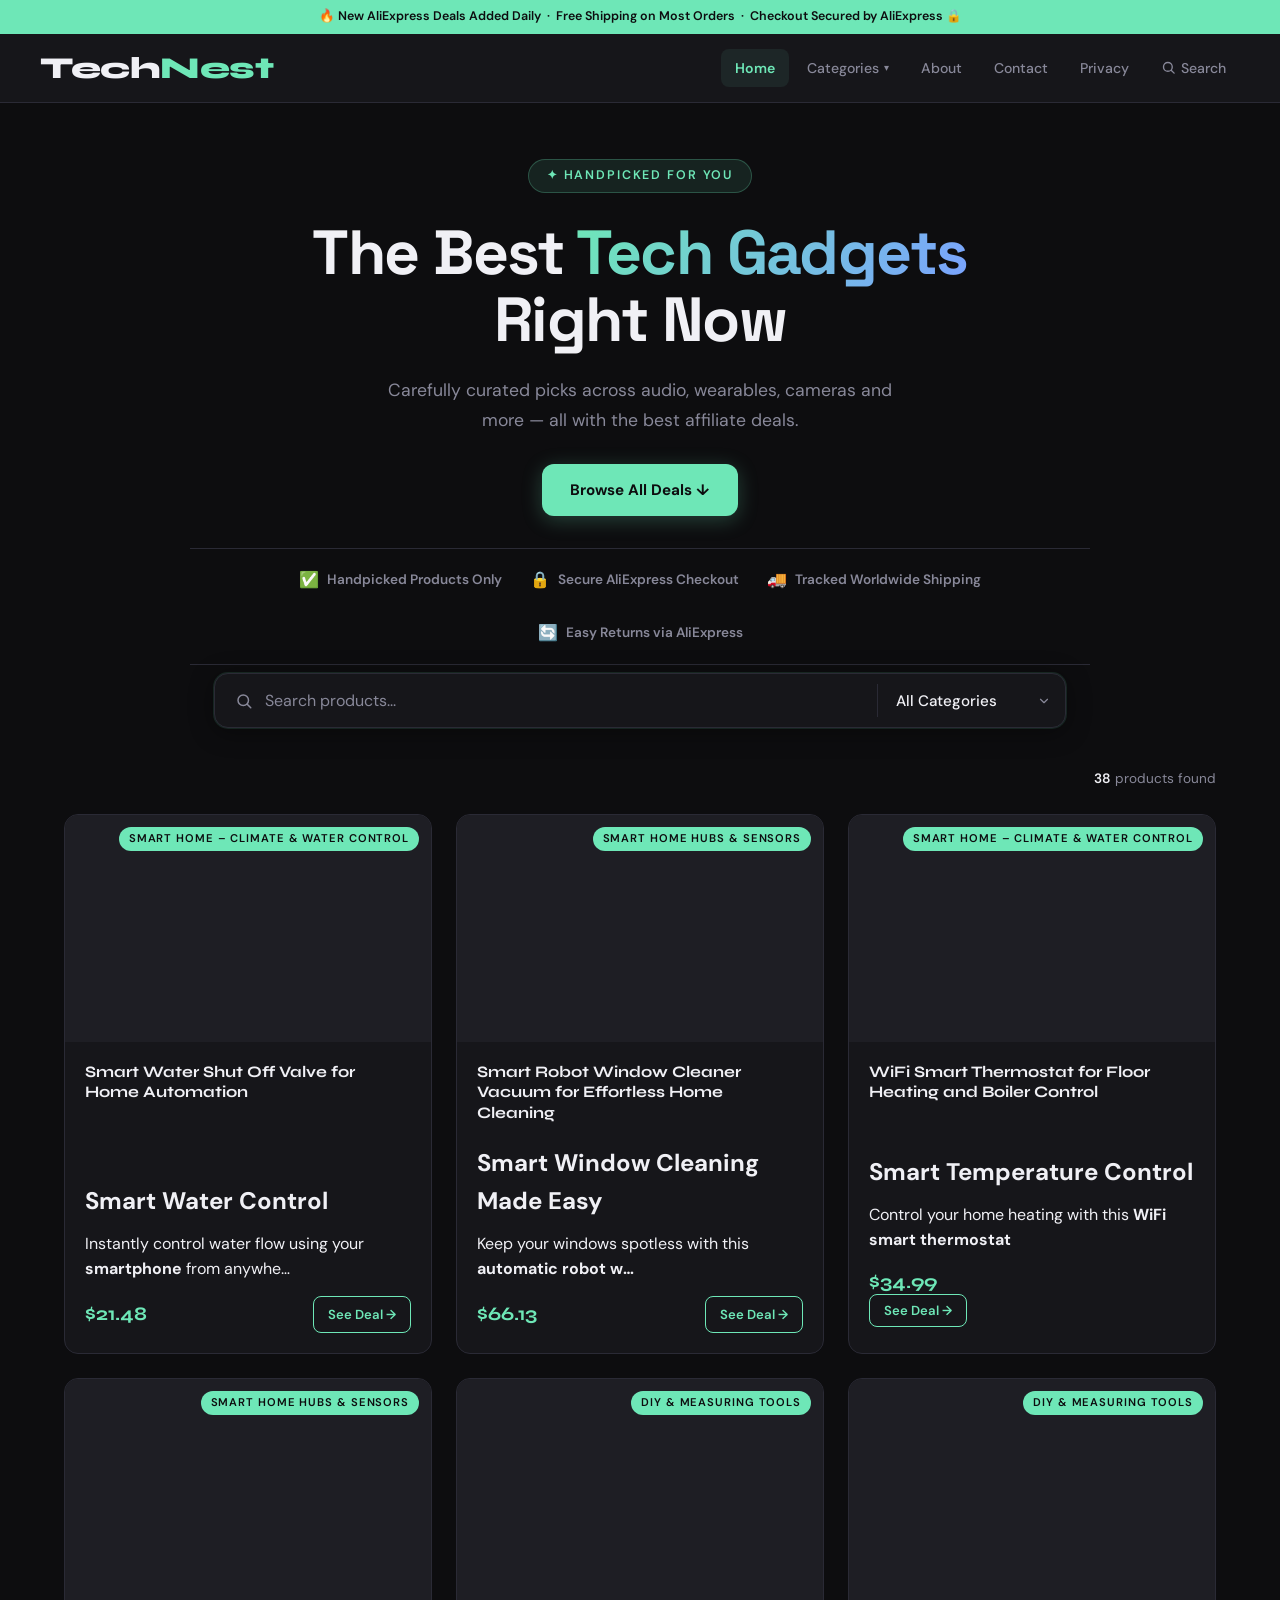
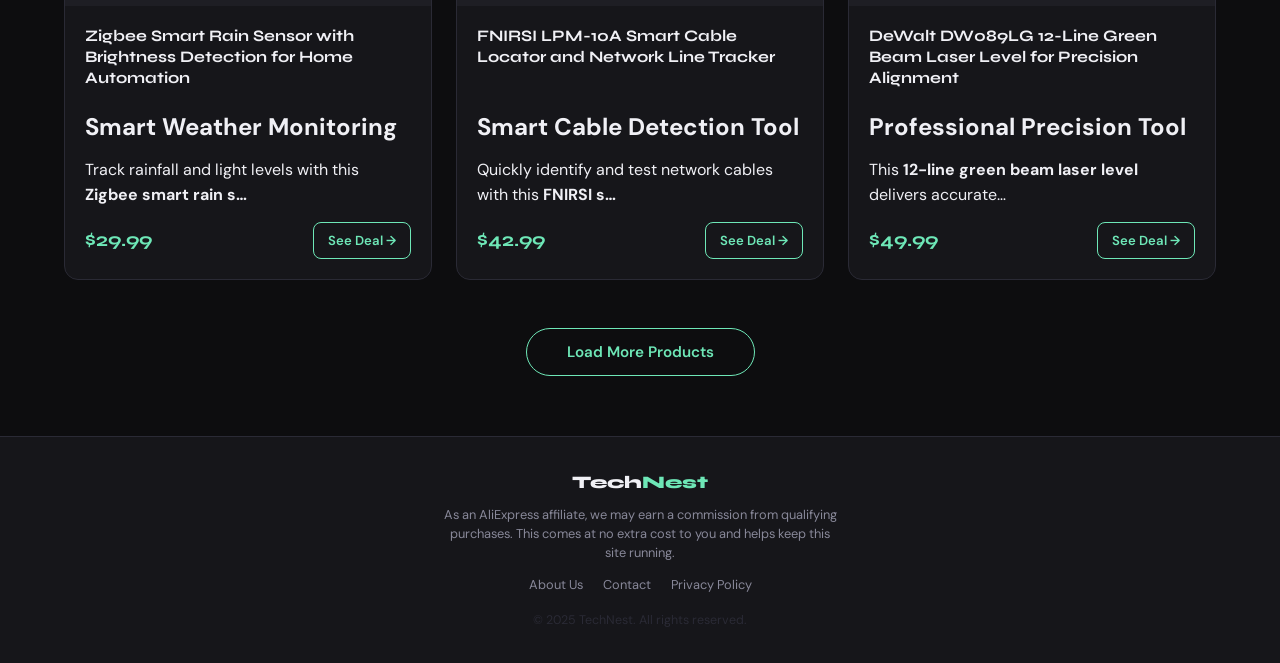
==== commit 871f1b7d: "Update index.html" ====
--- a/index.html
+++ b/index.html
@@ -1,7 +1,4 @@
 <!DOCTYPE html>
-<!--
-  index.html — The main page of TechNest
-  This file defines the STRUCTURE <!DOCTYPE html>
 <!--
   index.html — The main page of TechNest
   This file defines the STRUCTURE of the website.
@@ -52,7 +49,7 @@
   <meta property="og:image" content="https://techgadgets9.netlify.app/og-image.jpg">
 
   <!-- Links to our CSS stylesheet -->
-  <link rel="stylesheet" href="style.css?v=3">
+  <link rel="stylesheet" href="style.css">
   <!-- Favicon — shows the icon in browser tabs -->
   <link rel="icon" type="image/x-icon" href="favicon.ico">
   <link rel="icon" type="image/png" sizes="32x32" href="favicon-32x32.png">
@@ -99,7 +96,7 @@
 
         <a href="about.html" class="nav-link">About</a>
         <a href="contact.html" class="nav-link">Contact</a>
-        <a href="privacy.html" class="nav-link nav-privacy-link">Privacy</a>
+        <a href="privacy.html" class="nav-link">Privacy</a>
 
         <!-- Search — same open/close pattern as the Categories dropdown
              above (button + absolutely-positioned panel), so it matches
@@ -249,248 +246,3 @@
 
 </body>
 </html>
-of the website.
-  The actual products are loaded dynamically from posts.json via script.js.
-  You should NOT need to edit this file to add/remove products.
--->
-<html lang="en">
-
-<head>
-  <!-- Google tag (gtag.js) -->
-<script async src="https://www.googletagmanager.com/gtag/js?id=G-G4KRE9E445"></script>
-<script>
-  window.dataLayer = window.dataLayer || [];
-  function gtag(){dataLayer.push(arguments);}
-  gtag('js', new Date());
-
-  gtag('config', 'G-G4KRE9E445');
-</script>
-  <script type="text/javascript">
-    (function(c,l,a,r,i,t,y){
-        c[a]=c[a]||function(){(c[a].q=c[a].q||[]).push(arguments)};
-        t=l.createElement(r);t.async=1;t.src="https://www.clarity.ms/tag/"+i;
-        y=l.getElementsByTagName(r)[0];y.parentNode.insertBefore(t,y);
-    })(window, document, "clarity", "script", "xam6rvcy63");
-</script>
-  <!-- Tells the browser this is UTF-8 encoded (supports all characters) -->
-  <meta charset="UTF-8">
-
-  <!-- Makes the site look good on mobile phones -->
-  <meta name="viewport" content="width=device-width, initial-scale=1.0">
-
-  <!-- Tab title and SEO description -->
-  <title>TechNest — Best Tech Gadgets & Smart Home Deals</title>
-  <meta name="description" content="Discover handpicked tech gadgets at TechNest — smart home devices, wearables, power banks, projectors and more, curated from AliExpress at great prices.">
-
-  <!-- Canonical tag — tells search engines this is the official
-       address for this page. See the walkthrough for why this matters. -->
-  <link rel="canonical" href="https://techgadgets9.netlify.app/">
-
-  <!-- Open Graph tags — control how this page looks when shared
-       on Pinterest, Facebook, WhatsApp, etc. See the walkthrough
-       for what each line does. -->
-  <meta property="og:type" content="website">
-  <meta property="og:site_name" content="TechNest">
-  <meta property="og:title" content="TechNest — Best Tech Gadgets & Smart Home Deals">
-  <meta property="og:description" content="Discover handpicked tech gadgets at TechNest — smart home devices, wearables, power banks, projectors and more, curated from AliExpress at great prices.">
-  <meta property="og:url" content="https://techgadgets9.netlify.app/">
-  <meta property="og:image" content="https://techgadgets9.netlify.app/og-image.jpg">
-
-  <!-- Links to our CSS stylesheet -->
-  <link rel="stylesheet" href="style.css">
-  <!-- Favicon — shows the icon in browser tabs -->
-  <link rel="icon" type="image/x-icon" href="favicon.ico">
-  <link rel="icon" type="image/png" sizes="32x32" href="favicon-32x32.png">
-  <link rel="apple-touch-icon" sizes="180x180" href="apple-touch-icon.png">
-</head>
-
-<body>
-
-  <!-- ======================================================
-       ANNOUNCEMENT BAR — Scrolling strip above the header
-       Edit the text inside <span> to change the message
-       ====================================================== -->
-  <div class="announce-bar">
-    <span>🔥 New AliExpress Deals Added Daily &nbsp;·&nbsp; Free Shipping on Most Orders &nbsp;·&nbsp; Checkout Secured by AliExpress 🔒</span>
-  </div>
-
-  <!-- ======================================================
-       HEADER — Sticky top bar with site name
-       ====================================================== -->
-  <header>
-    <div class="header-inner">
-      <!-- Logo: clicking it reloads the page -->
-      <a href="index.html" class="logo">Tech<span>Nest</span></a>
-      <!-- Navigation links — right side of header -->
-      <nav class="header-nav">
-        <a href="index.html" class="nav-link active">Home</a>
-
-        <!-- Categories dropdown — items are filled in automatically by
-             script.js from the same category groups used for filtering.
-             Selecting an item applies that filter and scrolls to the grid. -->
-        <div class="nav-dropdown" id="categories-nav-dropdown">
-          <button
-            class="nav-link nav-dropdown-toggle"
-            id="categories-nav-toggle"
-            type="button"
-            aria-haspopup="true"
-            aria-expanded="false">
-            Categories <span class="nav-dropdown-arrow">▾</span>
-          </button>
-          <div class="nav-dropdown-menu" id="categories-nav-menu" role="menu">
-            <!-- Category links inserted here automatically by script.js -->
-          </div>
-        </div>
-
-        <a href="about.html" class="nav-link">About</a>
-        <a href="contact.html" class="nav-link">Contact</a>
-        <a href="privacy.html" class="nav-link">Privacy</a>
-
-        <!-- Search — same open/close pattern as the Categories dropdown
-             above (button + absolutely-positioned panel), so it matches
-             the existing look and feel. Typing filters products live on
-             the Home page; on other pages, pressing Enter opens the Home
-             page with that search already applied. Wiring lives in
-             script.js (setupSearchDropdown / handleSearch). -->
-        <div class="nav-dropdown nav-search" id="search-nav-dropdown">
-          <button
-            class="nav-link nav-dropdown-toggle"
-            id="search-nav-toggle"
-            type="button"
-            aria-haspopup="true"
-            aria-expanded="false"
-            aria-label="Search products">
-            <svg class="nav-search-icon" width="15" height="15" viewBox="0 0 24 24" fill="none" stroke="currentColor" stroke-width="2.2" stroke-linecap="round" stroke-linejoin="round" aria-hidden="true"><circle cx="11" cy="11" r="7"></circle><line x1="21" y1="21" x2="16.65" y2="16.65"></line></svg>
-            <span class="nav-search-label">Search</span>
-          </button>
-          <div class="nav-search-panel" id="search-nav-panel">
-            <input
-              type="search"
-              id="nav-search-input"
-              class="nav-search-input"
-              placeholder="Search products…"
-              aria-label="Search products"
-              autocomplete="off"
-              enterkeyhint="search">
-          </div>
-        </div>
-      </nav>
-    </div>
-  </header>
-
-  <!-- ======================================================
-       HERO — Big intro section with headline
-       ====================================================== -->
-  <section class="hero">
-    <!-- Small badge above the heading -->
-    <div class="hero-label">✦ Handpicked for You</div>
-
-    <!-- Main headline -->
-    <h1>The Best <span class="highlight">Tech Gadgets</span><br>Right Now</h1>
-
-    <!-- Subheading description -->
-    <p>Carefully curated picks across audio, wearables, cameras and more — all with the best affiliate deals.</p>
-
-    <!-- Hero CTA button — jumps down to the product grid.
-         The smooth scrolling animation is turned on in style.css
-         (html { scroll-behavior: smooth; }), so we don't need any
-         JavaScript for this to work. -->
-    <a href="#product-grid" class="hero-cta-btn">Browse All Deals ↓</a>
-  </section>
-
-  <!-- ======================================================
-       TRUST BAR — Short row of honest trust signals,
-       shown right below the Hero section.
-       ====================================================== -->
-  <section class="trust-bar">
-    <div class="trust-item"><span class="trust-icon">✅</span> Handpicked Products Only</div>
-    <div class="trust-item"><span class="trust-icon">🔒</span> Secure AliExpress Checkout</div>
-    <div class="trust-item"><span class="trust-icon">🚚</span> Tracked Worldwide Shipping</div>
-    <div class="trust-item"><span class="trust-icon">🔄</span> Easy Returns via AliExpress</div>
-  </section>
-
-  <!-- ======================================================
-       HERO SEARCH — Large search box + Categories dropdown in
-       one bar, directly below the hero heading/description.
-       Filters the product grid below live — wiring lives in
-       script.js (setupHeroSearch / handleSearch / applyFilter).
-       ====================================================== -->
-  <section class="hero-search">
-    <div class="hero-search-bar">
-      <div class="hero-search-box">
-        <svg class="hero-search-icon" width="18" height="18" viewBox="0 0 24 24" fill="none" stroke="currentColor" stroke-width="2" stroke-linecap="round" stroke-linejoin="round" aria-hidden="true"><circle cx="11" cy="11" r="7"></circle><line x1="21" y1="21" x2="16.65" y2="16.65"></line></svg>
-        <input
-          type="search"
-          id="hero-search-input"
-          class="hero-search-input"
-          placeholder="Search products..."
-          aria-label="Search products"
-          autocomplete="off">
-      </div>
-      <div class="hero-search-divider" aria-hidden="true"></div>
-      <div class="hero-category-box">
-        <select id="hero-category-select" class="hero-category-select" aria-label="Filter by category">
-          <option value="All">All Categories</option>
-          <!-- Category options inserted here automatically by script.js -->
-        </select>
-      </div>
-    </div>
-  </section>
-
-  <!-- ======================================================
-       MAIN CONTENT — Filter controls + product grid
-       ====================================================== -->
-  <main>
-
-   <!-- Controls row: product count (filtering is now handled by the
-         Categories dropdown in the top navigation bar) -->
-    <div class="controls">
-
-      <!-- Product count text (e.g. "9 products found") -->
-      <p class="product-count" id="product-count"></p>
-
-    </div>
-    <!-- Product Grid: cards are inserted here by script.js -->
-    <div class="product-grid" id="product-grid">
-      <!-- Products will appear here automatically -->
-    </div>
-
-    <!-- Load More Button -->
-    <div class="load-more-wrapper">
-      <button id="load-more-btn" class="hidden">Load More Products</button>
-    </div>
-
-  </main>
-
-  <!-- ======================================================
-       FOOTER — Bottom of the page
-       ====================================================== -->
-  <footer>
-    <div class="footer-inner">
-      <!-- Footer logo -->
-      <div class="footer-logo">Tech<span>Nest</span></div>
-
-      <!-- Affiliate disclaimer — important for legal compliance -->
-      <p class="footer-text">
-        As an AliExpress affiliate, we may earn a commission from qualifying purchases.
-        This comes at no extra cost to you and helps keep this site running.
-      </p>
-
-      <!-- Footer navigation links -->
-      <div class="footer-nav">
-        <a href="about.html">About Us</a>
-        <a href="contact.html">Contact</a>
-        <a href="privacy.html">Privacy Policy</a>
-      </div>
-
-      <!-- Copyright notice -->
-      <p class="footer-copy">© 2025 TechNest. All rights reserved.</p>
-    </div>
-  </footer>
-
-  <!-- Links to our JavaScript file — placed at the END of body -->
-  <!-- Placing it here ensures the HTML is loaded before the script runs -->
-  <script src="script.js"></script>
-
-</body>
-</html>
--- a/style.css
+++ b/style.css
@@ -766,24 +766,22 @@
 }
 
 /* Hide the Privacy Policy link from the MOBILE top navigation only.
-   Scoped to ".header-nav" so it does NOT touch the footer's own
-   Privacy Policy link (.footer-nav), which stays visible everywhere,
-   and does not touch desktop since it only exists inside this
-   media query.
-
-   This used to live inside the "max-width: 600px" block above, and
-   the selector itself was already correct (it matches the real
-   markup — a[href="privacy.html"] inside .header-nav — on every
-   page). The reason the link kept showing on real phones is the
-   breakpoint, not the selector: 600px is narrower than a lot of
-   phones report in CSS pixels once you factor in landscape
-   orientation, larger "phablet"-class phones, and OS-level display
-   scaling — plenty of real devices land in the 601–768px range and
-   never matched the old rule. 768px is the standard phone/small-
-   tablet cutoff, so this reliably covers the devices the 600px
-   version was missing. */
+   The link now carries its own class, ".nav-privacy-link", added
+   only to the copy inside <nav class="header-nav">. The footer's
+   Privacy Policy link has no such class, so it is never touched and
+   stays visible everywhere. Desktop is untouched because this rule
+   only exists inside this media query.
+
+   WHY THE OLD RULE FAILED: it matched on a[href="privacy.html"].
+   That looked right in the source files, but Netlify's "Pretty
+   URLs" post-processing rewrites internal links when it deploys the
+   site, so the live page actually ships href="/privacy" instead of
+   href="privacy.html". The browser never saw the exact string the
+   CSS was looking for, so the rule silently matched nothing. A
+   class name is not something Netlify rewrites, so targeting the
+   class instead of the href makes this fix deploy-proof. */
 @media (max-width: 768px) {
-  .header-nav a[href="privacy.html"] {
+  .nav-privacy-link {
     display: none;
   }
 }
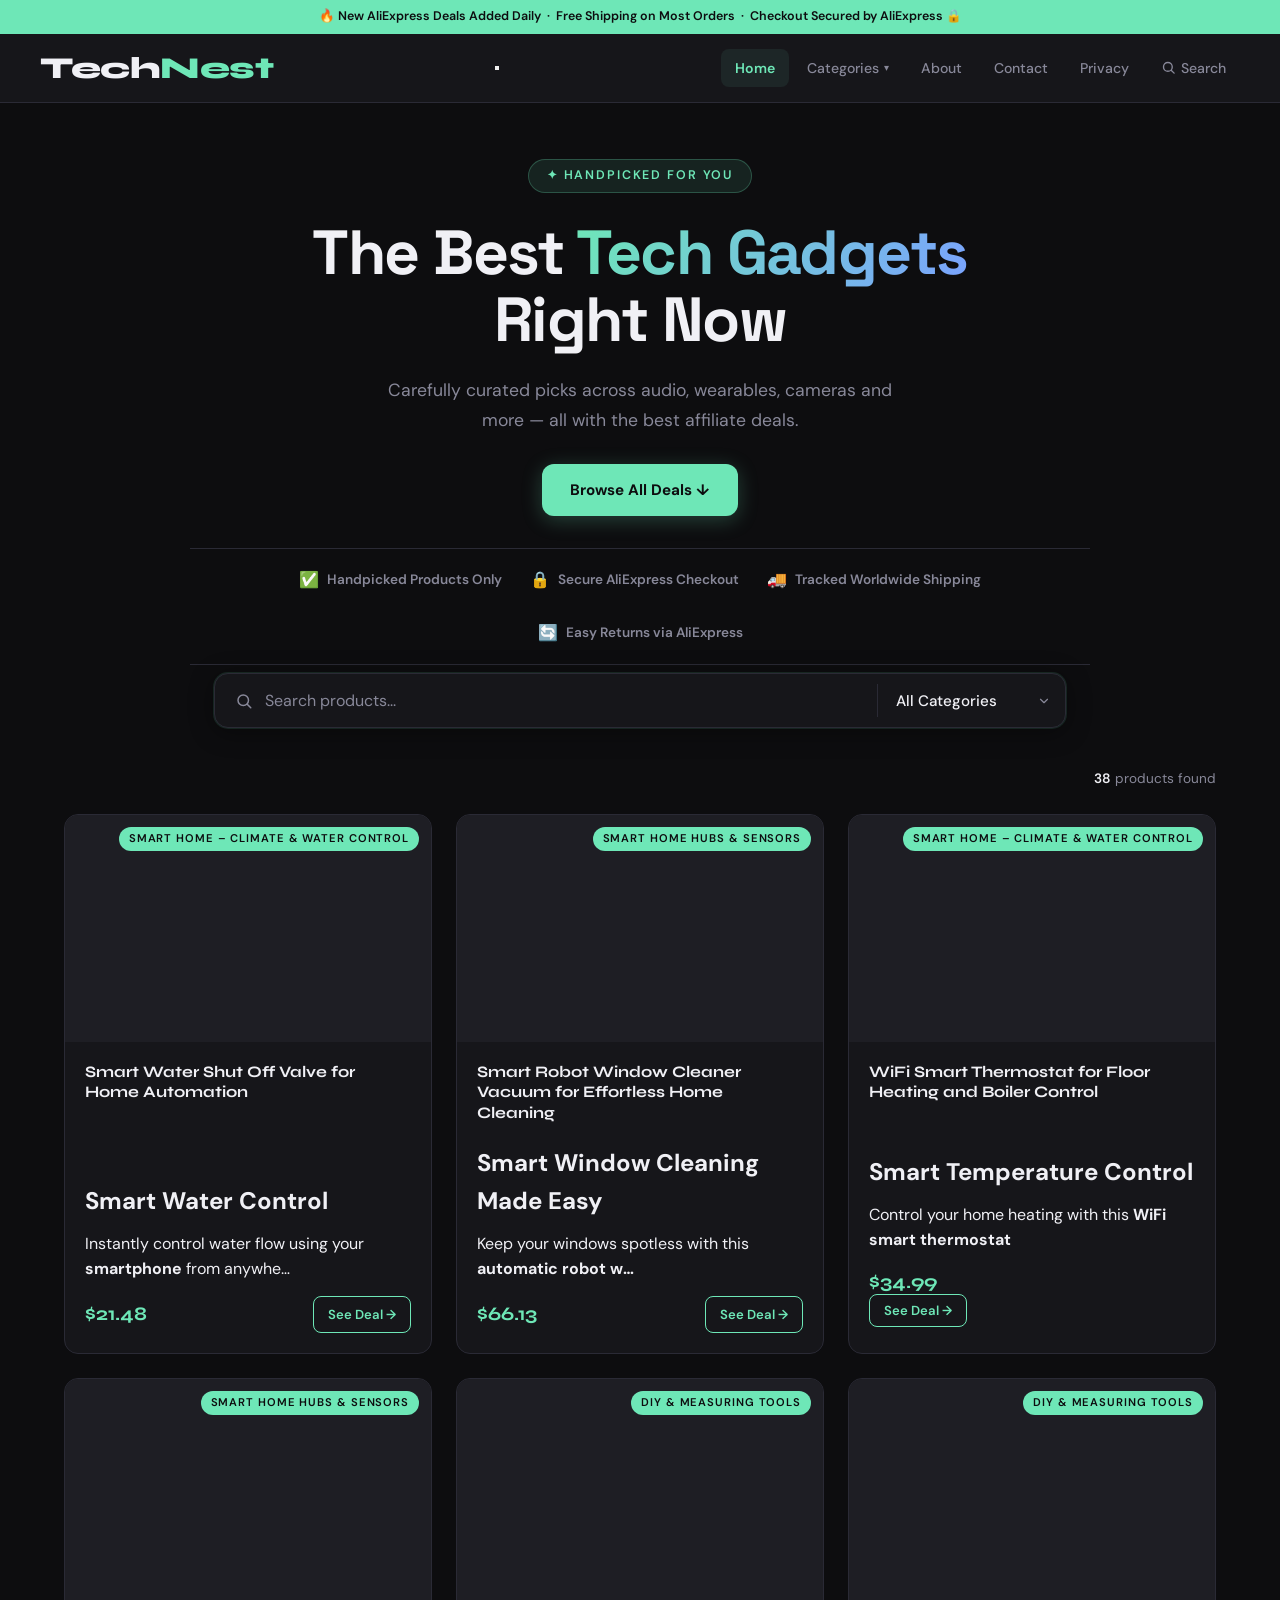
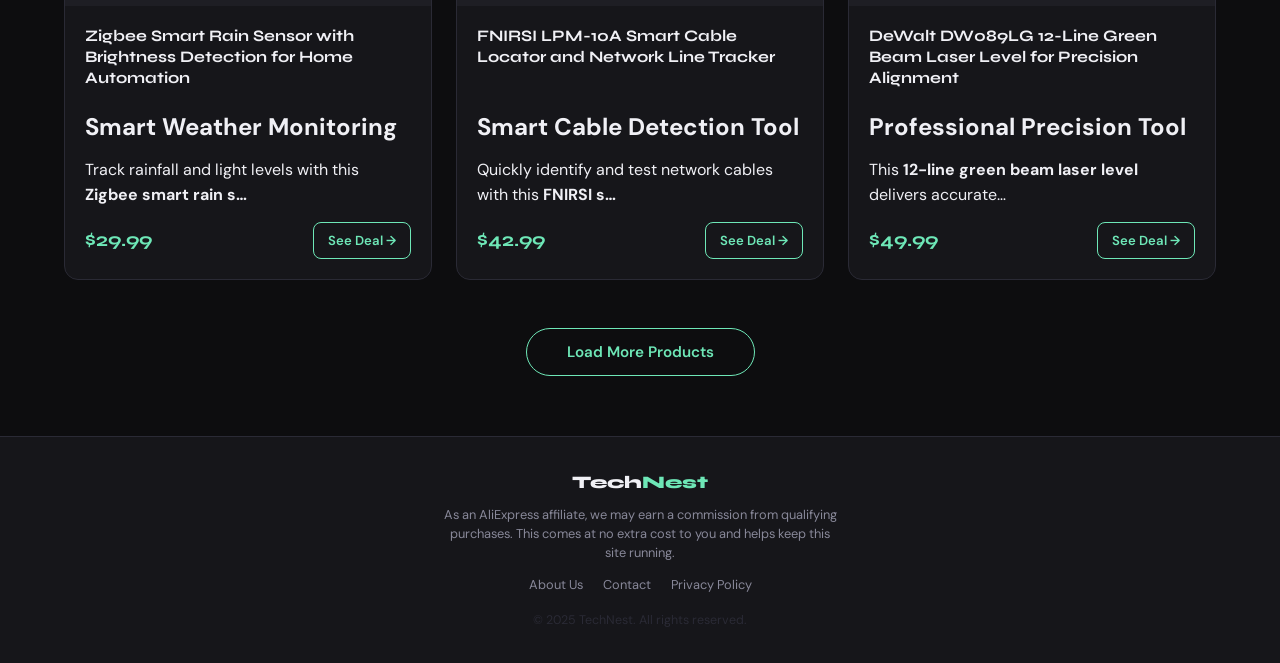
==== commit 98b9ce3a: "Update index.html" ====
--- a/index.html
+++ b/index.html
@@ -47,6 +47,15 @@
   <meta property="og:description" content="Discover handpicked tech gadgets at TechNest — smart home devices, wearables, power banks, projectors and more, curated from AliExpress at great prices.">
   <meta property="og:url" content="https://techgadgets9.netlify.app/">
   <meta property="og:image" content="https://techgadgets9.netlify.app/og-image.jpg">
+  <meta property="og:image:width" content="1200">
+  <meta property="og:image:height" content="630">
+  <meta property="og:image:alt" content="TechNest — Best Tech Gadgets & Smart Home Deals">
+
+  <!-- Twitter Card — controls how this page looks when shared on X/Twitter -->
+  <meta name="twitter:card" content="summary_large_image">
+  <meta name="twitter:title" content="TechNest — Best Tech Gadgets & Smart Home Deals">
+  <meta name="twitter:description" content="Discover handpicked tech gadgets at TechNest — smart home devices, wearables, power banks, projectors and more, curated from AliExpress at great prices.">
+  <meta name="twitter:image" content="https://techgadgets9.netlify.app/og-image.jpg">
 
   <!-- Links to our CSS stylesheet -->
   <link rel="stylesheet" href="style.css">
@@ -73,9 +82,28 @@
     <div class="header-inner">
       <!-- Logo: clicking it reloads the page -->
       <a href="index.html" class="logo">Tech<span>Nest</span></a>
-      <!-- Navigation links — right side of header -->
-      <nav class="header-nav">
-        <a href="index.html" class="nav-link active">Home</a>
+
+      <!-- Hamburger menu toggle — visible on mobile/tablet only.
+           script.js toggles the "nav-open" class on #site-nav and
+           flips aria-expanded; CSS (max-width: 760px) handles the
+           slide-down panel and the icon's bar-to-X animation. -->
+      <button
+        class="nav-toggle"
+        id="nav-toggle"
+        type="button"
+        aria-label="Toggle navigation menu"
+        aria-expanded="false"
+        aria-controls="site-nav">
+        <span class="nav-toggle-bars" aria-hidden="true">
+          <span class="nav-toggle-bar"></span>
+          <span class="nav-toggle-bar"></span>
+          <span class="nav-toggle-bar"></span>
+        </span>
+      </button>
+
+      <!-- Navigation links -->
+      <nav class="header-nav" id="site-nav">
+        <a href="index.html" class="nav-link active" aria-current="page">Home</a>
 
         <!-- Categories dropdown — items are filled in automatically by
              script.js from the same category groups used for filtering.
--- a/style.css
+++ b/style.css
@@ -763,25 +763,13 @@
   .nav-link   { font-size: 0.78rem; padding: 6px 8px; }
   .footer-nav { flex-wrap: wrap; justify-content: center; gap: 12px; }
   .announce-bar { font-size: 0.72rem; }
-}
-
-/* Hide the Privacy Policy link from the MOBILE top navigation only.
-   The link now carries its own class, ".nav-privacy-link", added
-   only to the copy inside <nav class="header-nav">. The footer's
-   Privacy Policy link has no such class, so it is never touched and
-   stays visible everywhere. Desktop is untouched because this rule
-   only exists inside this media query.
-
-   WHY THE OLD RULE FAILED: it matched on a[href="privacy.html"].
-   That looked right in the source files, but Netlify's "Pretty
-   URLs" post-processing rewrites internal links when it deploys the
-   site, so the live page actually ships href="/privacy" instead of
-   href="privacy.html". The browser never saw the exact string the
-   CSS was looking for, so the rule silently matched nothing. A
-   class name is not something Netlify rewrites, so targeting the
-   class instead of the href makes this fix deploy-proof. */
-@media (max-width: 768px) {
-  .nav-privacy-link {
+
+  /* Hide the Privacy Policy link from the MOBILE top navigation only.
+     Scoped to ".header-nav" so it does NOT touch the footer's own
+     Privacy Policy link (.footer-nav), which stays visible everywhere.
+     Desktop nav is untouched because this rule only exists inside
+     this max-width: 600px media query. */
+  .header-nav a[href="privacy.html"] {
     display: none;
   }
 }
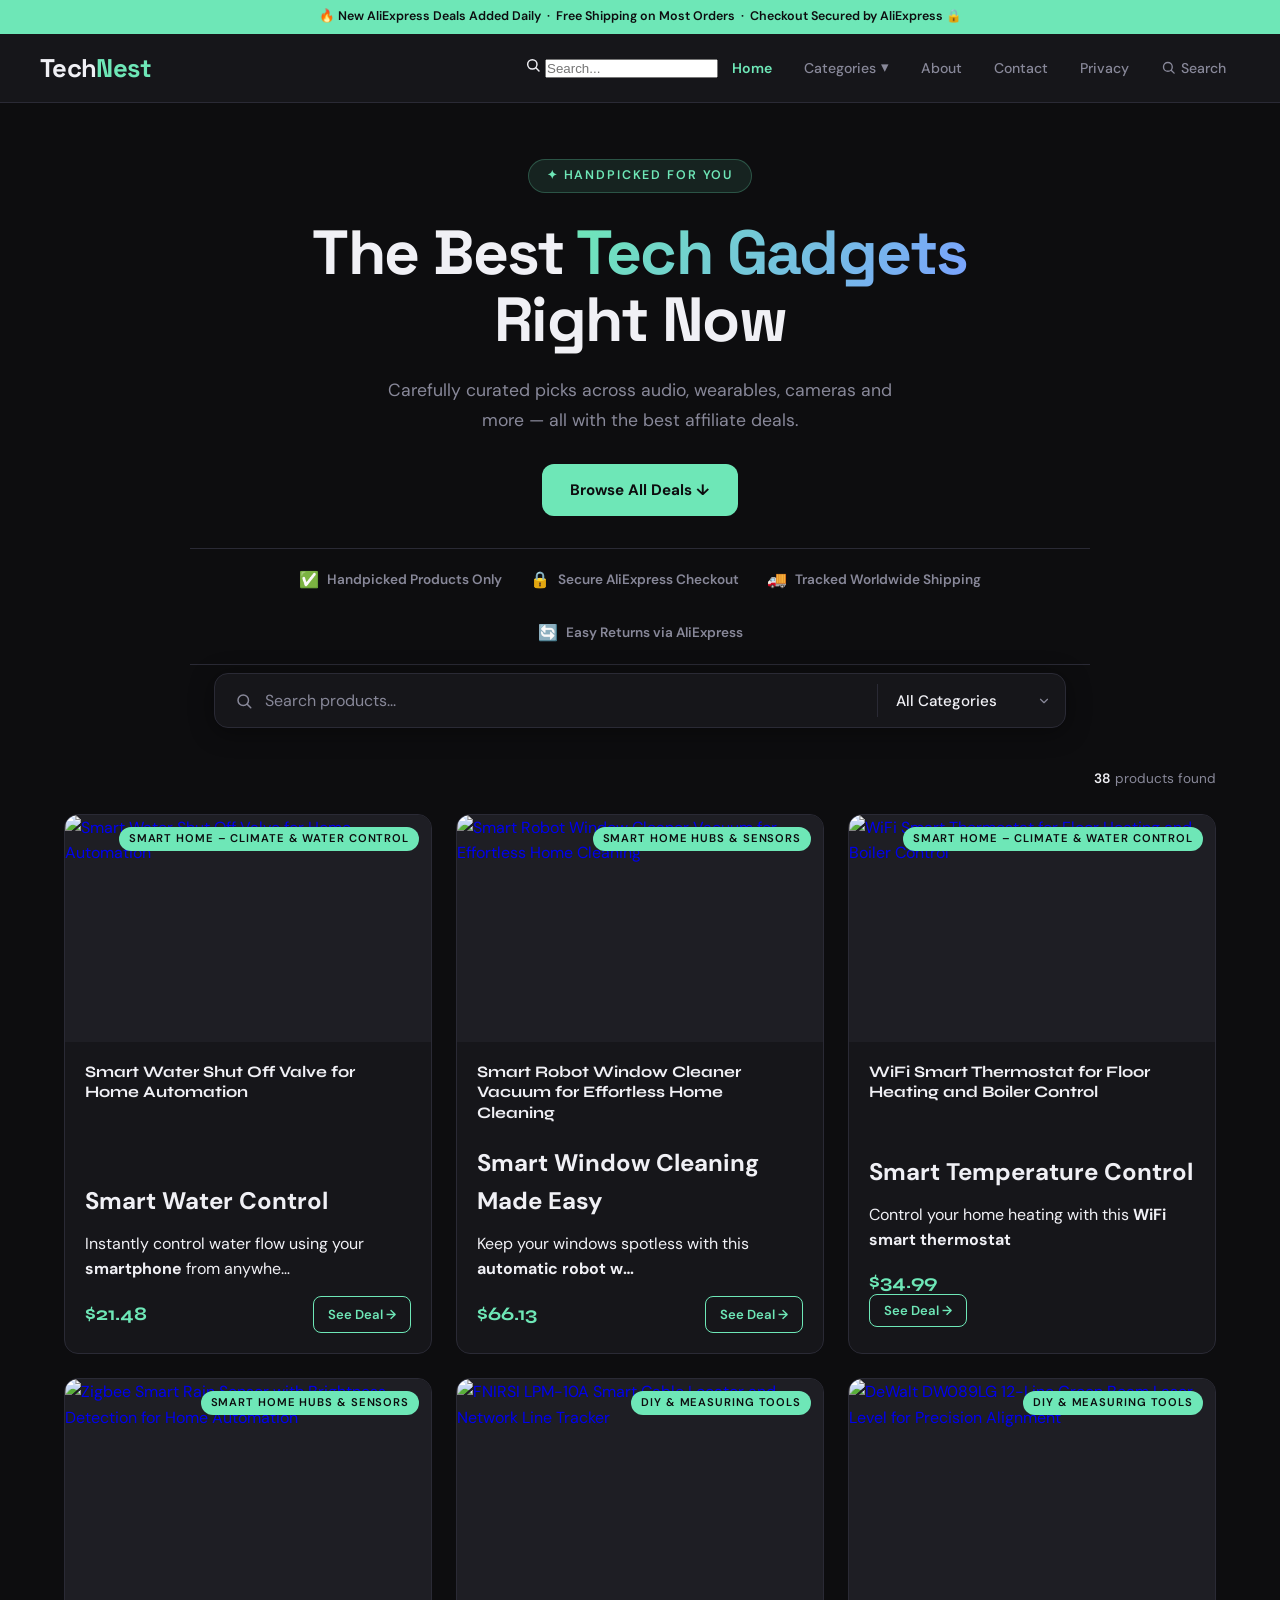
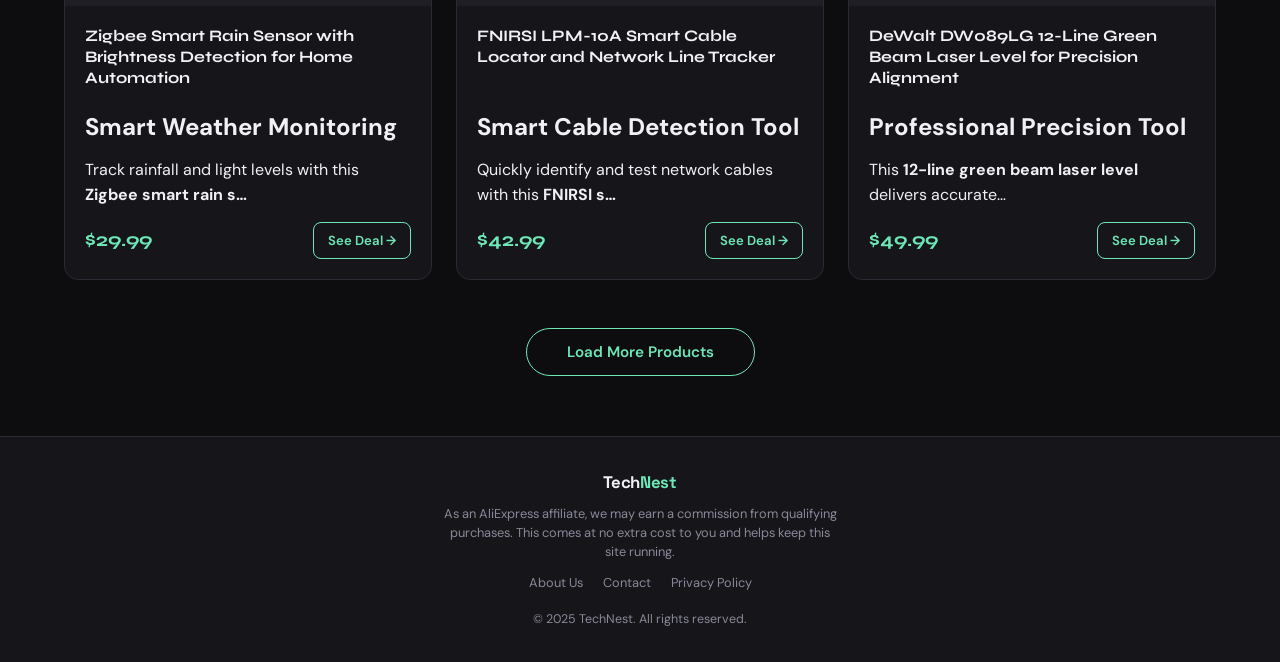
==== commit 93a1ea49: "Update index.html" ====
--- a/index.html
+++ b/index.html
@@ -82,6 +82,21 @@
     <div class="header-inner">
       <!-- Logo: clicking it reloads the page -->
       <a href="index.html" class="logo">Tech<span>Nest</span></a>
+
+      <!-- Mobile-only search box — hidden on desktop/laptop (see
+           ".header-search" in style.css). Sits between the logo and
+           the hamburger toggle. Wired up in script.js alongside the
+           other two search boxes, so all three always stay in sync. -->
+      <div class="header-search" role="search">
+        <svg class="header-search-icon" width="16" height="16" viewBox="0 0 24 24" fill="none" stroke="currentColor" stroke-width="2.2" stroke-linecap="round" stroke-linejoin="round" aria-hidden="true"><circle cx="11" cy="11" r="7"></circle><line x1="21" y1="21" x2="16.65" y2="16.65"></line></svg>
+        <input
+          type="search"
+          id="header-search-input"
+          class="header-search-input"
+          placeholder="Search..."
+          aria-label="Search products"
+          autocomplete="off">
+      </div>
 
       <!-- Hamburger menu toggle — visible on mobile/tablet only.
            script.js toggles the "nav-open" class on #site-nav and
--- a/style.css
+++ b/style.css
@@ -27,6 +27,7 @@
   --danger: #f87171;       /* Red — not used much, but available */
   --radius: 14px;          /* How rounded the card corners are */
   --shadow: 0 4px 24px rgba(0,0,0,0.4); /* Card shadow */
+  --ease: cubic-bezier(0.4, 0, 0.2, 1); /* Consistent, premium-feeling motion curve used across hovers/transitions */
 }
 
 /* --- RESET & BASE ---
@@ -45,6 +46,38 @@
   scroll-behavior: smooth;
 }
 
+/* Respect the OS-level "reduce motion" setting. Turns off the
+   scrolling ticker, the card entrance animation, and smooth-scroll
+   for people who've asked their system to minimize motion — while
+   every element stays fully visible and fully functional. */
+@media (prefers-reduced-motion: reduce) {
+  html {
+    scroll-behavior: auto;
+  }
+
+  *, *::before, *::after {
+    animation-duration: 0.01ms !important;
+    animation-iteration-count: 1 !important;
+    transition-duration: 0.01ms !important;
+    scroll-behavior: auto !important;
+  }
+}
+
+/* --- ACCESSIBLE KEYBOARD FOCUS ---
+   One consistent focus ring for every interactive element, visible
+   only for keyboard navigation (not on mouse/touch clicks), so
+   Tab-ing through the site always shows clearly where focus is. */
+a:focus-visible,
+button:focus-visible,
+input:focus-visible,
+select:focus-visible,
+textarea:focus-visible,
+[tabindex]:focus-visible {
+  outline: 2px solid var(--accent);
+  outline-offset: 2px;
+  border-radius: 4px;
+}
+
 /* Body = the whole page background and font */
 body {
   background-color: var(--bg);
@@ -70,19 +103,81 @@
 .header-inner {
   max-width: 1200px;
   margin: 0 auto;
-  display: flex;
+  display: grid;
+  grid-template-columns: 1fr auto 1fr;
   align-items: center;
-  justify-content: space-between;
   height: 68px;
 }
-/* The logo / site name */
+
 .logo {
-  font-family: 'Syne', sans-serif;
-  font-size: 1.9rem;
-  font-weight: 800;
-  color: var(--text);
-  letter-spacing: -0.5px;
+  justify-self: start;
+}
+
+/* --- MOBILE NAV TOGGLE (hamburger) ---
+   Hidden on desktop by default; shown only at the mobile breakpoint
+   further down. Sits in the header-inner's third grid column so the
+   logo stays left and this stays right once the nav collapses. */
+.nav-toggle {
+  display: none;
+  justify-self: end;
+  align-items: center;
+  justify-content: center;
+  width: 40px;
+  height: 40px;
+  padding: 0;
+  background: none;
+  border: none;
+  border-radius: 8px;
+  cursor: pointer;
+}
+
+.nav-toggle:hover {
+  background: var(--surface-2);
+}
+
+.nav-toggle-bars {
+  position: relative;
+  width: 20px;
+  height: 14px;
+}
+
+.nav-toggle-bar {
+  position: absolute;
+  left: 0;
+  width: 100%;
+  height: 2px;
+  border-radius: 2px;
+  background: var(--text);
+  transition: transform 0.25s ease, opacity 0.2s ease, top 0.25s ease;
+}
+
+.nav-toggle-bar:nth-child(1) { top: 0; }
+.nav-toggle-bar:nth-child(2) { top: 6px; }
+.nav-toggle-bar:nth-child(3) { top: 12px; }
+
+/* Morphs the three bars into an "X" when the menu is open */
+.nav-toggle[aria-expanded="true"] .nav-toggle-bar:nth-child(1) {
+  top: 6px;
+  transform: rotate(45deg);
+}
+.nav-toggle[aria-expanded="true"] .nav-toggle-bar:nth-child(2) {
+  opacity: 0;
+}
+.nav-toggle[aria-expanded="true"] .nav-toggle-bar:nth-child(3) {
+  top: 6px;
+  transform: rotate(-45deg);
+}
+/* The logo / site name — matches the Hero heading's typeface,
+   weight and tracking so the wordmark and the headline read as
+   one consistent type system. */
+.logo {
+  font-family: 'Space Grotesk', sans-serif;
+  font-size: 1.6rem;
+  font-weight: 700;
+  color: var(--text);
+  letter-spacing: -0.025em;
   text-decoration: none;
+  border-radius: 6px;
 }
 
 /* The green dot inside the logo */
@@ -165,13 +260,17 @@
   border-radius: 12px;
   padding: 14px 28px;
   text-decoration: none;
-  transition: background 0.2s, transform 0.15s;
-  box-shadow: 0 4px 20px rgba(110, 231, 183, 0.25);
-}
-
+  transition: background 0.2s var(--ease), transform 0.15s var(--ease);
+}
+
+/* Flat by design — just a color shift and a small lift, no glow */
 .hero-cta-btn:hover {
   background: var(--accent-dark);
   transform: translateY(-2px);
+}
+
+.hero-cta-btn:active {
+  transform: translateY(0) scale(0.98);
 }
 
 /* --- TRUST BAR ---
@@ -265,15 +364,17 @@
   overflow: hidden;           /* Keeps image inside rounded corners */
   display: flex;
   flex-direction: column;     /* Stacks image, text, button vertically */
-  transition: transform 0.25s, border-color 0.25s, box-shadow 0.25s;
+  transition: transform 0.25s var(--ease), border-color 0.25s var(--ease), box-shadow 0.25s var(--ease);
   animation: fadeUp 0.4s ease both; /* Appears with a slide-up animation */
 }
 
-/* Card hover effect — slight lift + glow */
+/* Card hover effect — a clean lift with a neutral shadow (no color
+   tint), plus the border brightening to the accent color. Depth,
+   not glow. */
 .card:hover {
   transform: translateY(-5px);
   border-color: var(--accent);
-  box-shadow: 0 8px 32px rgba(110, 231, 183, 0.12);
+  box-shadow: 0 12px 28px rgba(0, 0, 0, 0.35);
 }
 
 /* Slide-up animation for cards when they load */
@@ -376,7 +477,7 @@
   padding: 9px 18px;
   cursor: pointer;
   text-decoration: none;     /* Removes underline (it's a link) */
-  transition: background 0.2s, transform 0.15s;
+  transition: background 0.2s var(--ease), transform 0.15s var(--ease);
   white-space: nowrap;
 }
 
@@ -384,6 +485,10 @@
 .buy-btn:hover {
   background: var(--accent-dark);
   transform: scale(1.04);
+}
+
+.buy-btn:active {
+  transform: scale(0.98);
 }
 
 /* ============================================================
@@ -448,12 +553,16 @@
   border-radius: 100px;
   padding: 13px 40px;
   cursor: pointer;
-  transition: all 0.2s;
+  transition: background 0.2s var(--ease), color 0.2s var(--ease), transform 0.15s var(--ease);
 }
 
 #load-more-btn:hover {
   background: var(--accent);
   color: #0d0d0f;
+}
+
+#load-more-btn:active {
+  transform: scale(0.98);
 }
 
 /* Hides the button when all products are shown */
@@ -481,9 +590,10 @@
 }
 
 .footer-logo {
-  font-family: 'Syne', sans-serif;
-  font-size: 1.1rem;
-  font-weight: 800;
+  font-family: 'Space Grotesk', sans-serif;
+  font-size: 1.05rem;
+  font-weight: 700;
+  letter-spacing: -0.02em;
   color: var(--text);
 }
 
@@ -498,7 +608,7 @@
 
 .footer-copy {
   font-size: 0.78rem;
-  color: var(--border);
+  color: var(--text-muted);
   margin-top: 8px;
 }
 
@@ -510,12 +620,26 @@
   .hero {padding:36px 20px 20px; }
   main  { padding: 0 16px 48px; }
 
-  /* Stack logo and tagline vertically */
-  .header-inner { flex-direction: column; height: auto; padding: 14px 0; gap: 2px; }
+  /* Scale the Hero type down further than the desktop clamp() floor
+     allows, so the headline doesn't dominate small phone screens */
+  .hero h1 {
+    font-size: clamp(2rem, 9vw, 2.4rem);
+    line-height: 1.14;
+  }
+  .hero p { font-size: 1rem; line-height: 1.6; }
+  .hero-label { font-size: 0.72rem; padding: 5px 14px; }
+
+  .page-title { font-size: clamp(1.6rem, 7vw, 2rem); }
+  .page-subtitle { font-size: 0.92rem; padding-bottom: 22px; margin-bottom: 28px; }
+  .page-section h2 { font-size: 1.08rem; }
+  .page-section p { font-size: 0.9rem; }
+  .detail-title { font-size: clamp(1.4rem, 6vw, 1.8rem); }
+  .desc-inner { font-size: 0.92rem; }
 
   /* Slightly smaller cards */
   .card-title { font-size: 0.95rem; }
   .card-price { font-size: 1.1rem; }
+  .card-desc { font-size: 0.83rem; }
 }
 
 /* ============================================================
@@ -554,6 +678,7 @@
 .header-nav {
   display: flex;
   align-items: center;
+  justify-self: center;
   gap: 4px;
 }
 
@@ -574,11 +699,10 @@
   background: var(--surface-2);
 }
 
-/* The active page ("Home") gets a filled mint-green pill,
-   matching the reference screenshot */
+/* The active page ("Home") — text color only, no background,
+   no filled pill. Clean and modern. */
 .nav-link.active {
   color: var(--accent);
-  background: rgba(110, 231, 183, 0.08);
   font-weight: 600;
 }
 
@@ -642,14 +766,35 @@
 }
 
 .footer-nav a {
+  position: relative;
   font-size: 0.8rem;
   color: var(--text-muted);
   text-decoration: none;
-  transition: color 0.2s;
+  transition: color 0.2s var(--ease);
+}
+
+/* A thin underline that grows in from the left on hover, instead
+   of an instant color swap — a small, deliberate detail rather
+   than a default browser hover state. */
+.footer-nav a::after {
+  content: '';
+  position: absolute;
+  left: 0;
+  bottom: -3px;
+  width: 100%;
+  height: 1px;
+  background: currentColor;
+  transform: scaleX(0);
+  transform-origin: left;
+  transition: transform 0.25s var(--ease);
 }
 
 .footer-nav a:hover {
   color: var(--accent);
+}
+
+.footer-nav a:hover::after {
+  transform: scaleX(1);
 }
 
 /* --- ABOUT / CONTACT / PRIVACY PAGE STYLES ---
@@ -662,9 +807,11 @@
 }
 
 .page-title {
-  font-family: 'Syne', sans-serif;
+  font-family: 'Space Grotesk', sans-serif;
   font-size: clamp(1.8rem, 4vw, 2.8rem);
-  font-weight: 800;
+  font-weight: 700;
+  letter-spacing: -0.025em;
+  line-height: 1.12;
   color: var(--text);
   margin-bottom: 8px;
 }
@@ -697,8 +844,27 @@
 }
 
 .page-section a {
+  position: relative;
   color: var(--accent);
   text-decoration: none;
+  transition: color 0.2s var(--ease);
+}
+
+.page-section a::after {
+  content: '';
+  position: absolute;
+  left: 0;
+  bottom: -1px;
+  width: 100%;
+  height: 1px;
+  background: currentColor;
+  transform: scaleX(0);
+  transform-origin: left;
+  transition: transform 0.25s var(--ease);
+}
+
+.page-section a:hover::after {
+  transform: scaleX(1);
 }
 
 /* Contact form styles */
@@ -737,6 +903,12 @@
 .form-group input:focus,
 .form-group textarea:focus {
   border-color: var(--accent);
+}
+
+.form-group input:focus-visible,
+.form-group textarea:focus-visible {
+  outline: 2px solid var(--accent);
+  outline-offset: 1px;
 }
 
 .form-submit {
@@ -749,7 +921,7 @@
   border-radius: 8px;
   padding: 12px 28px;
   cursor: pointer;
-  transition: background 0.2s;
+  transition: background 0.2s var(--ease), transform 0.15s var(--ease);
   align-self: flex-start;
 }
 
@@ -757,20 +929,120 @@
   background: var(--accent-dark);
 }
 
+.form-submit:active {
+  transform: scale(0.98);
+}
+
 /* Mobile tweaks for new elements */
 @media (max-width: 600px) {
-  .header-nav { gap: 2px; }
-  .nav-link   { font-size: 0.78rem; padding: 6px 8px; }
   .footer-nav { flex-wrap: wrap; justify-content: center; gap: 12px; }
   .announce-bar { font-size: 0.72rem; }
-
-  /* Hide the Privacy Policy link from the MOBILE top navigation only.
-     Scoped to ".header-nav" so it does NOT touch the footer's own
-     Privacy Policy link (.footer-nav), which stays visible everywhere.
-     Desktop nav is untouched because this rule only exists inside
-     this max-width: 600px media query. */
-  .header-nav a[href="privacy.html"] {
-    display: none;
+}
+
+/* ============================================================
+   RESPONSIVE NAVBAR — Hamburger menu
+   Below 760px the header nav collapses behind a hamburger toggle
+   (".nav-toggle", see the header-inner rules above) and reopens as
+   a full-width slide-down panel anchored under the sticky header.
+   script.js toggles the "nav-open" class and the button's
+   aria-expanded attribute — no layout changes needed elsewhere.
+   ============================================================ */
+@media (max-width: 760px) {
+  .header-inner {
+    grid-template-columns: 1fr auto;
+    height: 60px;
+  }
+
+  .nav-toggle {
+    display: flex;
+  }
+
+  .header-nav {
+    position: absolute;
+    top: 100%;
+    left: 0;
+    right: 0;
+    justify-self: stretch;
+    flex-direction: column;
+    align-items: stretch;
+    gap: 2px;
+    max-height: 0;
+    overflow: hidden;
+    background: var(--surface);
+    border-bottom: 1px solid var(--border);
+    box-shadow: var(--shadow);
+    padding: 0 20px;
+    opacity: 0;
+    transition: max-height 0.32s ease, opacity 0.24s ease, padding 0.32s ease;
+  }
+
+  /* JS adds this class when the hamburger is tapped. Generous
+     max-height (rather than a hard-to-compute exact value) keeps
+     the open/close transition smooth without extra JS measuring. */
+  .header-nav.nav-open {
+    max-height: 70vh;
+    overflow-y: auto;
+    opacity: 1;
+    padding: 10px 20px 18px;
+  }
+
+  /* Lets the Categories/Search flyout (below) float OVER the rest of
+     the open nav instead of being clipped by this container's own
+     scroll box. The flat link list above always fits comfortably
+     within max-height on any real phone, so nothing is lost here —
+     this just stops that safety-net scroll box from cutting off the
+     floating menu the same way it would clip anything positioned
+     outside its own box. */
+  .header-nav.nav-open {
+    overflow: visible;
+  }
+
+  .header-nav .nav-link {
+    width: 100%;
+    font-size: 0.95rem;
+    padding: 13px 10px;
+  }
+
+  .header-nav .nav-dropdown {
+    width: 100%;
+  }
+
+  .header-nav .nav-dropdown-toggle {
+    width: 100%;
+    justify-content: flex-start;
+    gap: 8px;
+  }
+
+  .header-nav .nav-dropdown-arrow {
+    margin-left: auto;
+  }
+
+  /* There's room in the full-width panel, so keep the "Search" label
+     visible instead of shrinking to icon-only like the old cramped nav */
+  .header-nav .nav-search-label {
+    display: inline;
+  }
+
+  /* Categories / Search flyout panels: SAME floating-card behavior
+     as desktop (position:absolute, inherited from the base rule —
+     not overridden here), just stretched to the full width of the
+     now-full-width ".nav-dropdown" instead of desktop's fixed
+     220px/260px. Because the toggle button itself already spans the
+     full nav width on mobile, anchoring left:0/right:0 to it keeps
+     the menu safely on-screen without ever needing to detach it from
+     its toggle the way the old cramped horizontal nav once did. This
+     also means it opens with the exact same fade + slide-down
+     animation as desktop, rather than growing/pushing content down. */
+  .header-nav .nav-dropdown-menu {
+    left: 0;
+    right: 0;
+    width: auto;
+  }
+
+  .header-nav .nav-search-panel {
+    left: 0;
+    right: 0;
+    width: auto;
   }
 }
 
@@ -1101,13 +1373,16 @@
   border-radius: 12px;
   padding: 16px 24px;
   text-decoration: none;
-  transition: background 0.2s, transform 0.15s;
-  box-shadow: 0 4px 20px rgba(110, 231, 183, 0.25);
+  transition: background 0.2s var(--ease), transform 0.15s var(--ease);
 }
 
 .detail-buy-btn:hover {
   background: var(--accent-dark);
   transform: translateY(-2px);
+}
+
+.detail-buy-btn:active {
+  transform: translateY(0) scale(0.98);
 }
 
 /* Small notice below the Buy Now button */
@@ -1249,9 +1524,17 @@
 }
 
 .nav-dropdown-arrow {
-  font-size: 0.65rem;
-  color: var(--text-muted);
-  transition: transform 0.2s;
+  display: inline-block;
+  font-size: 0.95rem;
+  line-height: 1;
+  color: var(--text-muted);
+  transition: transform 0.25s var(--ease), color 0.2s var(--ease);
+}
+
+/* Brightens along with the label text on hover, so the arrow
+   doesn't look disconnected from the button it belongs to */
+.nav-dropdown-toggle:hover .nav-dropdown-arrow {
+  color: var(--text);
 }
 
 /* Flip the little arrow upside down when the menu is open */
@@ -1322,25 +1605,12 @@
   font-weight: 600;
 }
 
-/* On phones, keep the menu from running off the right edge of the screen */
-@media (max-width: 600px) {
-  /* This is the key fix: on mobile, we remove .nav-dropdown as the
-     "anchor point" for the menu. Without this, the menu positions
-     itself against the small "Categories" button. By turning this
-     off, the menu instead anchors to the header itself (which spans
-     the full screen width), so it can never run off the left edge. */
-  .nav-dropdown {
-    position: static;
-  }
-
-  .nav-dropdown-menu {
-    left: 16px;                        /* 16px gap from the left edge of the screen */
-    right: 16px;                       /* 16px gap from the right edge of the screen */
-    max-height: 65vh;                  /* Limits height to 65% of the screen so it always fits vertically */
-    overflow-y: auto;                  /* Adds a scrollbar inside the menu if the list is taller than max-height */
-    -webkit-overflow-scrolling: touch; /* Makes scrolling smooth and finger-friendly on iPhones */
-  }
-}
+/* Categories dropdown positioning on mobile is now handled entirely
+   by the unified "RESPONSIVE NAVBAR" block above (max-width: 760px),
+   which anchors the menu directly to its now-full-width toggle
+   button — the same floating-card behavior as desktop. (This replaces
+   an older, narrower fix that only worked below 600px and predates
+   the hamburger menu.) */
 
 /* ============================================================
    HEADER SEARCH BOX
@@ -1405,20 +1675,14 @@
   border-color: var(--accent);
 }
 
-/* On phones, keep the panel from running off the edge of the screen
-   (same fix already used for the Categories menu at this breakpoint) */
-@media (max-width: 600px) {
-  .nav-search-panel {
-    left: 16px;
-    right: 16px;
-    width: auto;
-  }
-
-  /* Keep just the icon on small screens so the nav row stays compact */
-  .nav-search-label {
-    display: none;
-  }
-}
+.nav-search-input:focus-visible {
+  outline: 2px solid var(--accent);
+  outline-offset: 1px;
+}
+
+/* Search panel positioning on mobile is likewise handled entirely by
+   the unified "RESPONSIVE NAVBAR" block above — same floating-card
+   behavior as desktop, anchored to its own full-width toggle. */
 
 /* ============================================================
    HERO SEARCH BAR — Big search input + Categories dropdown,
@@ -1439,9 +1703,9 @@
   background: var(--surface);
   border: 1px solid var(--border);
   border-radius: var(--radius);
-  box-shadow: 0 0 0 1px rgba(110, 231, 183, 0.12), var(--shadow);
+  box-shadow: var(--shadow);
   overflow: hidden;
-  transition: border-color 0.2s, box-shadow 0.2s;
+  transition: border-color 0.2s var(--ease), box-shadow 0.2s var(--ease);
 }
 
 /* Subtle accent glow when either control inside is focused */
@@ -1527,6 +1791,11 @@
   background-color: var(--surface-2);
 }
 
+.hero-category-select:focus-visible {
+  outline: 2px solid var(--accent);
+  outline-offset: -2px;
+}
+
 .hero-category-select option {
   background: var(--surface);
   color: var(--text);
